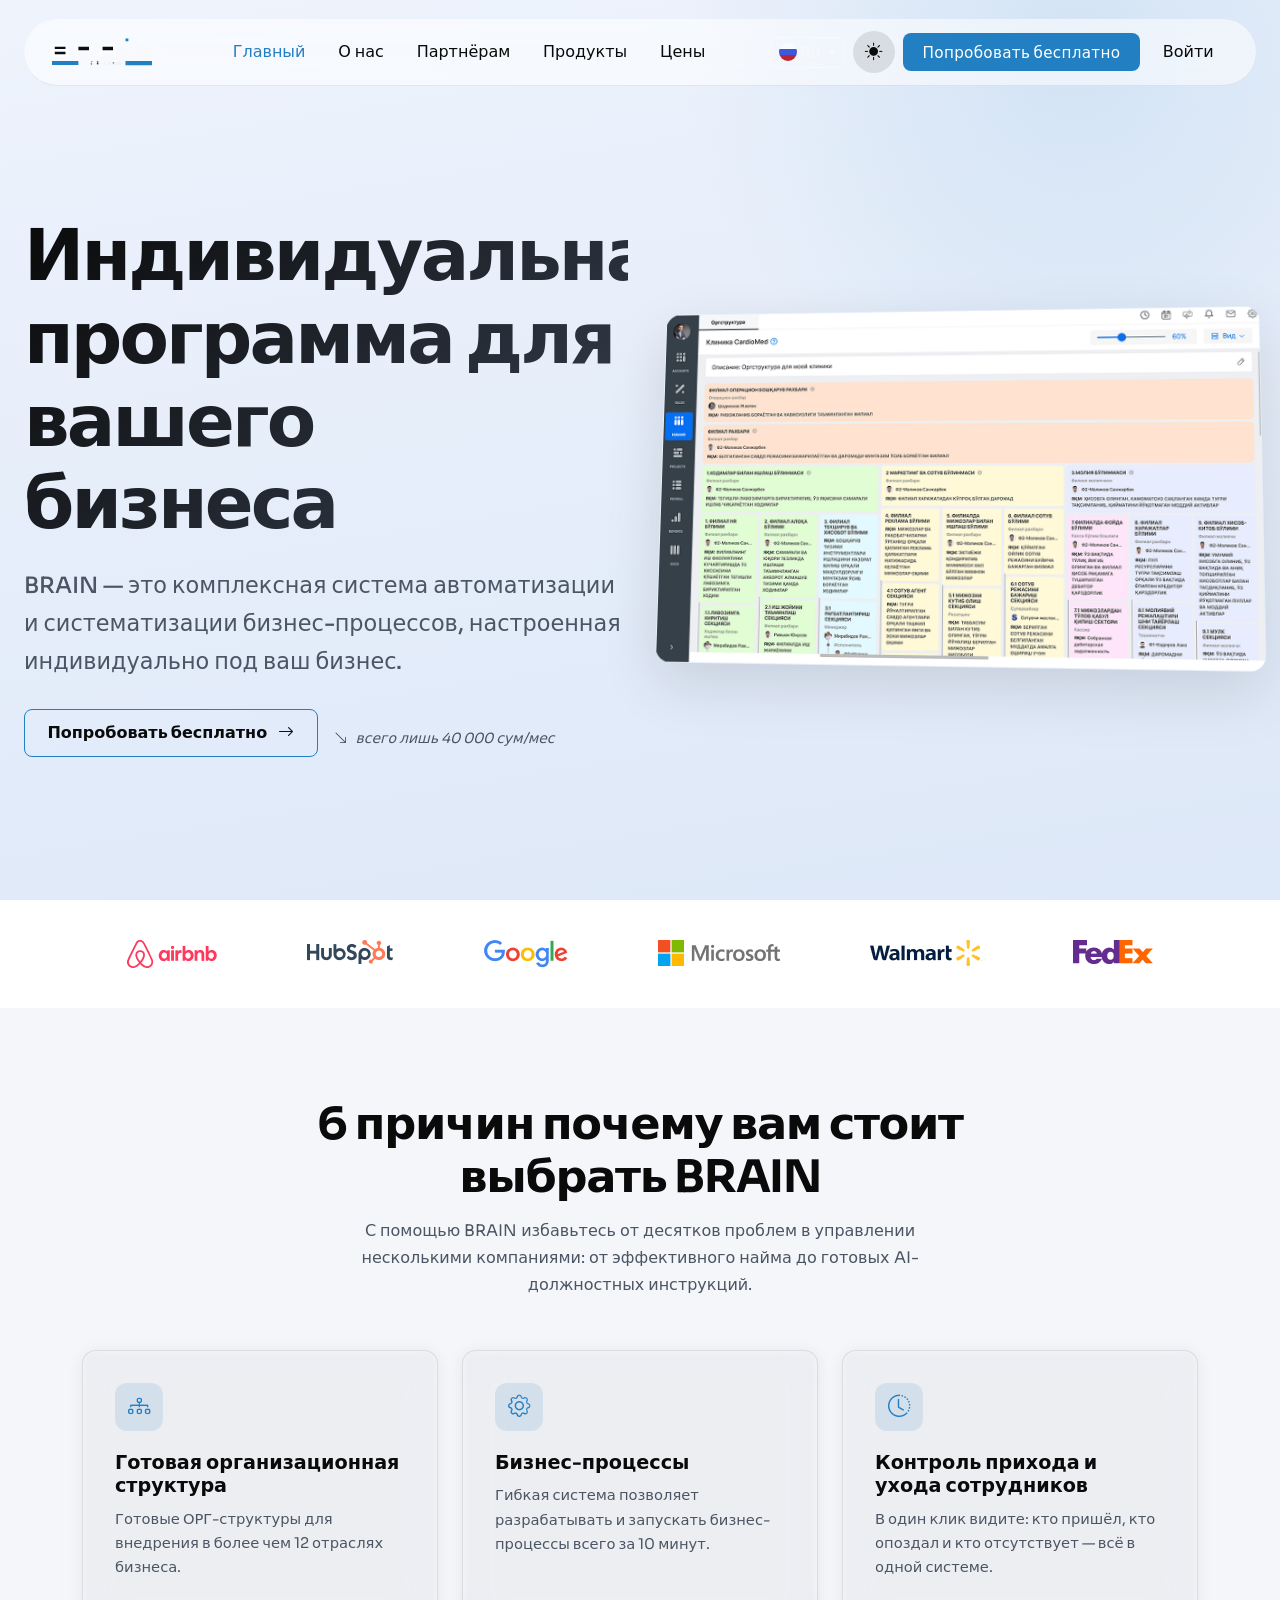
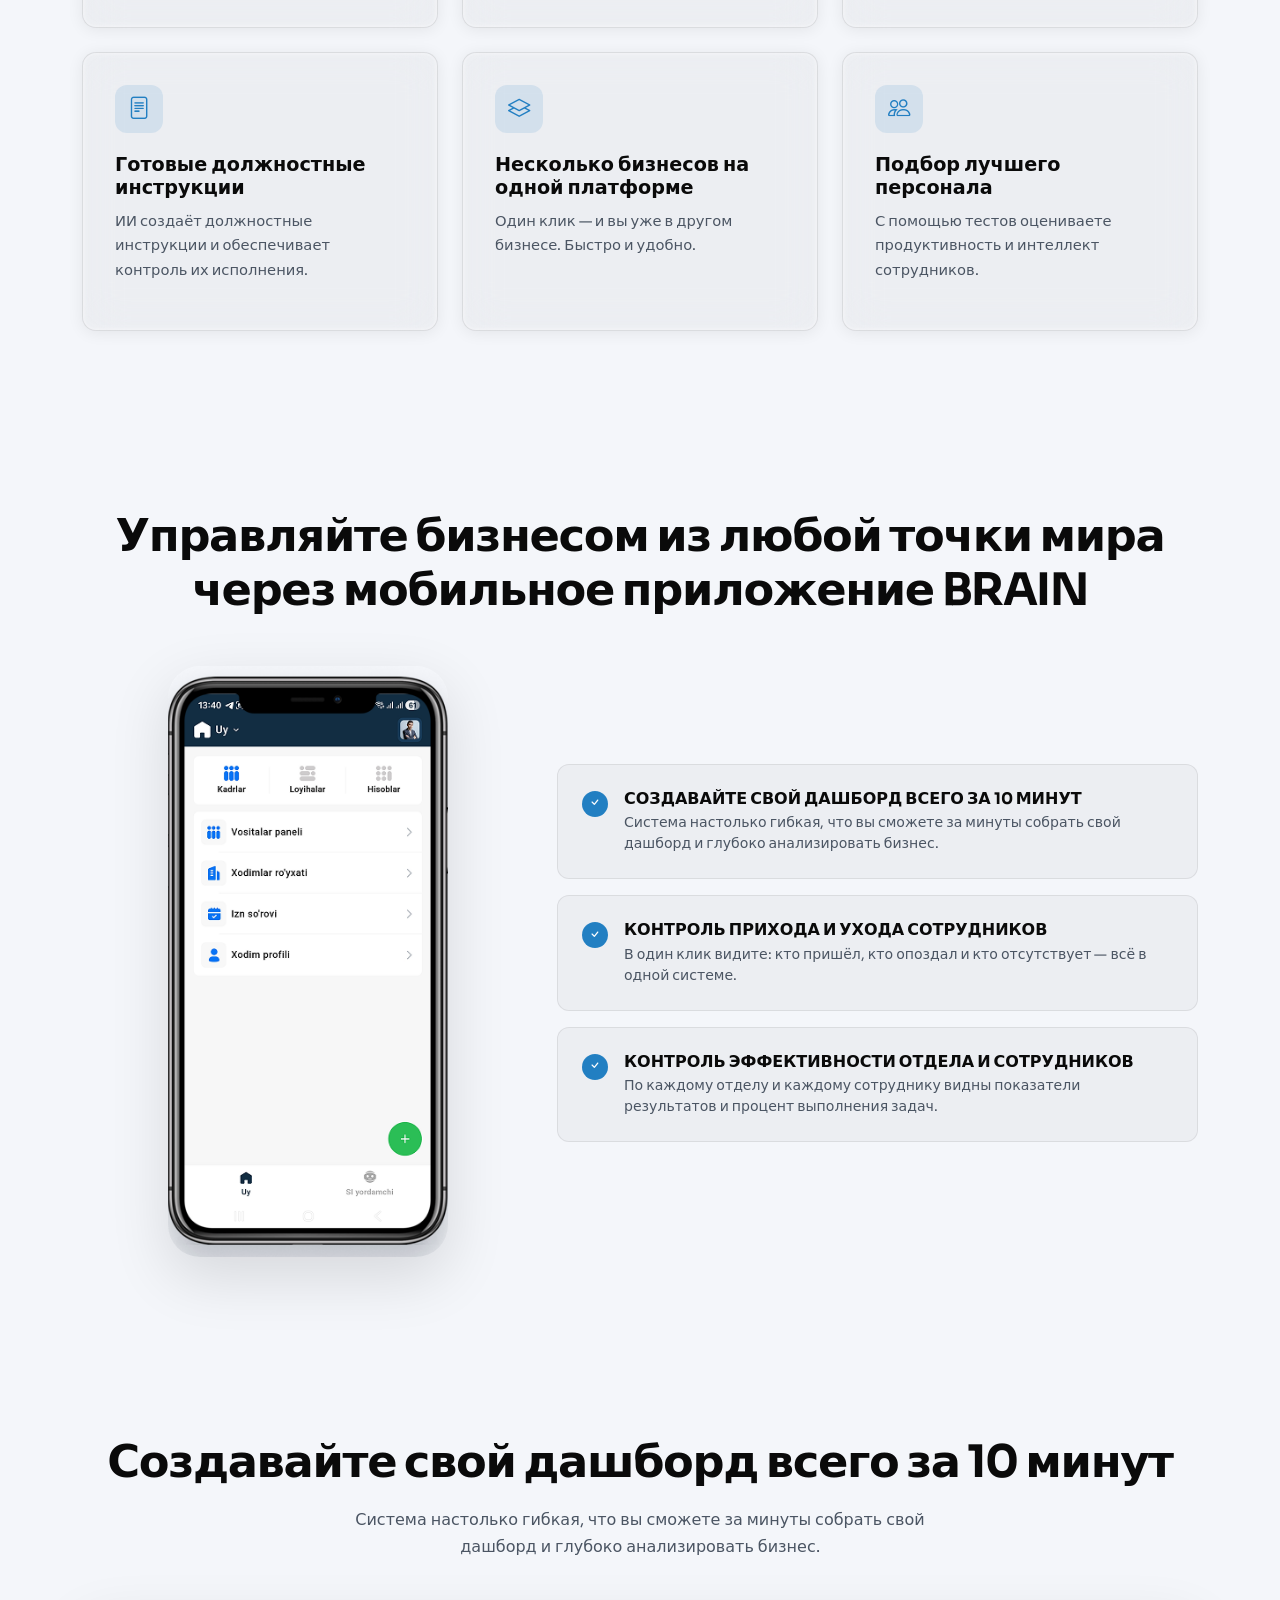
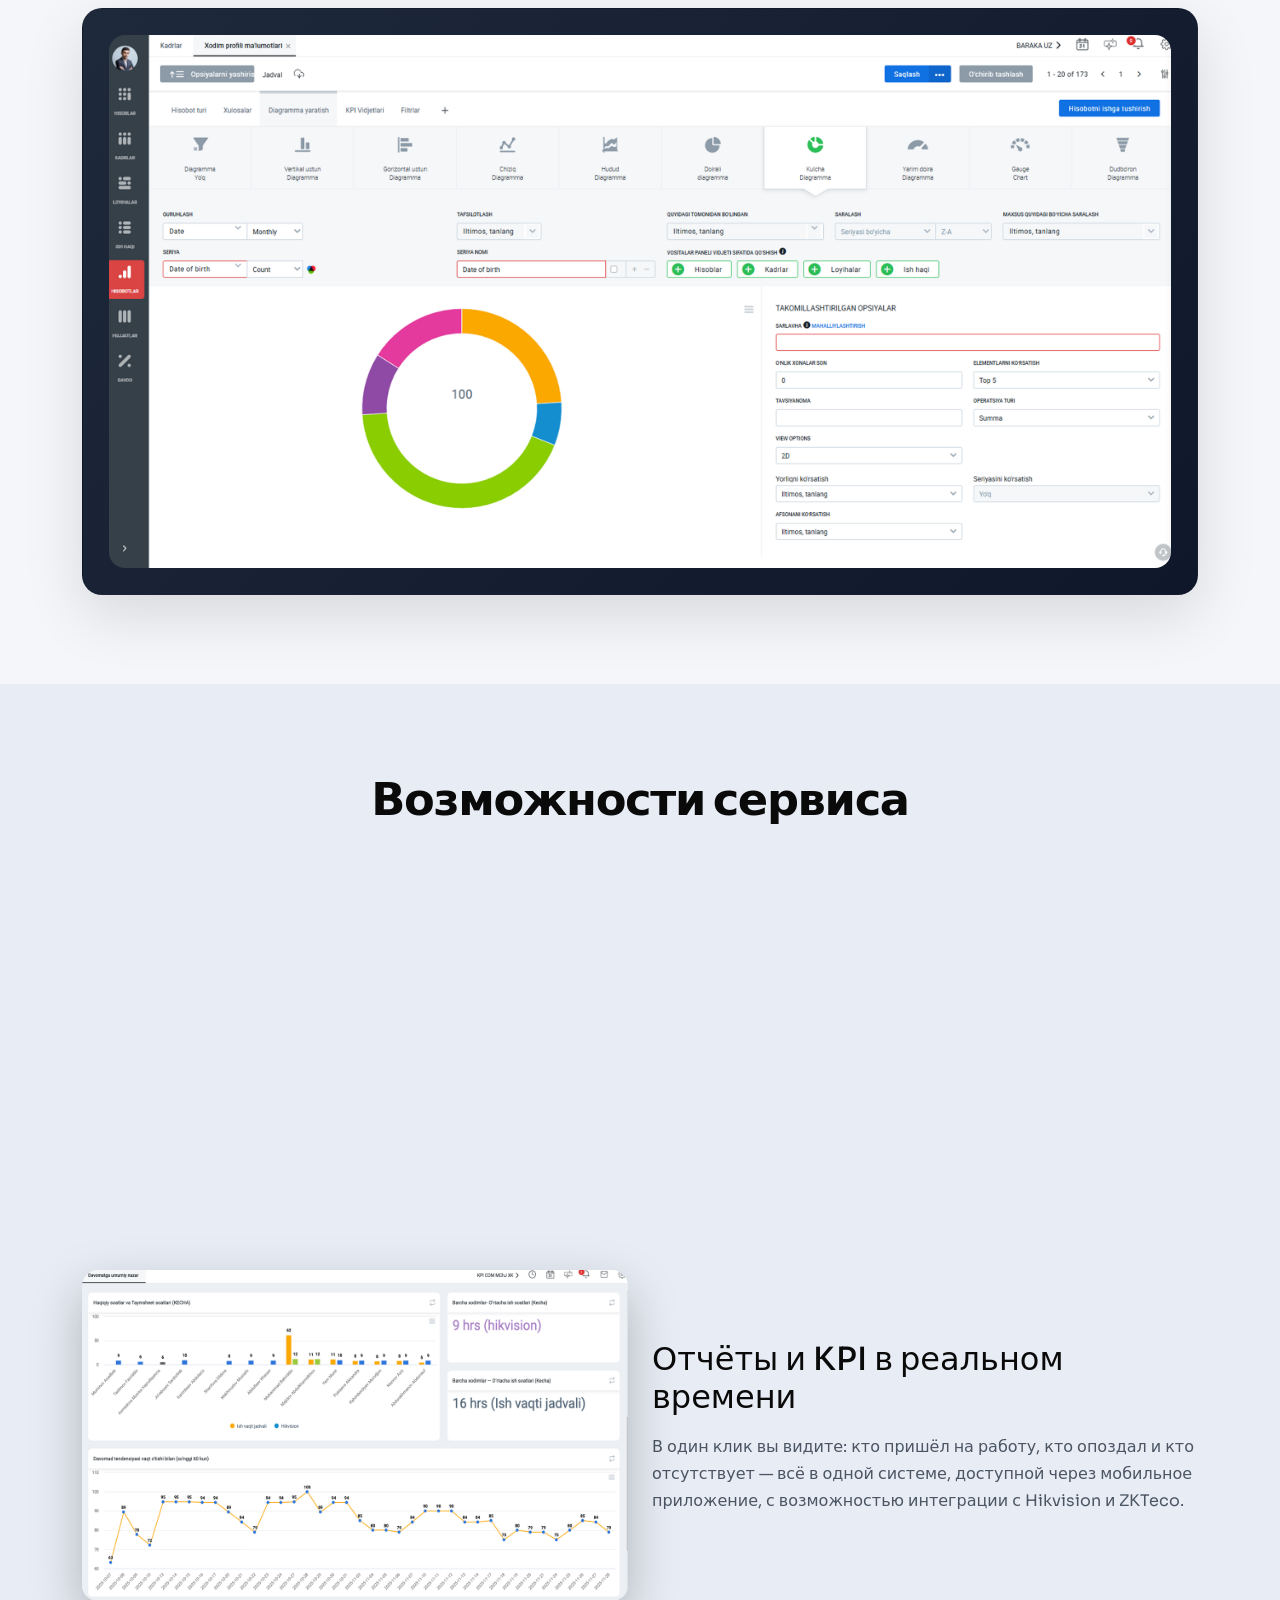
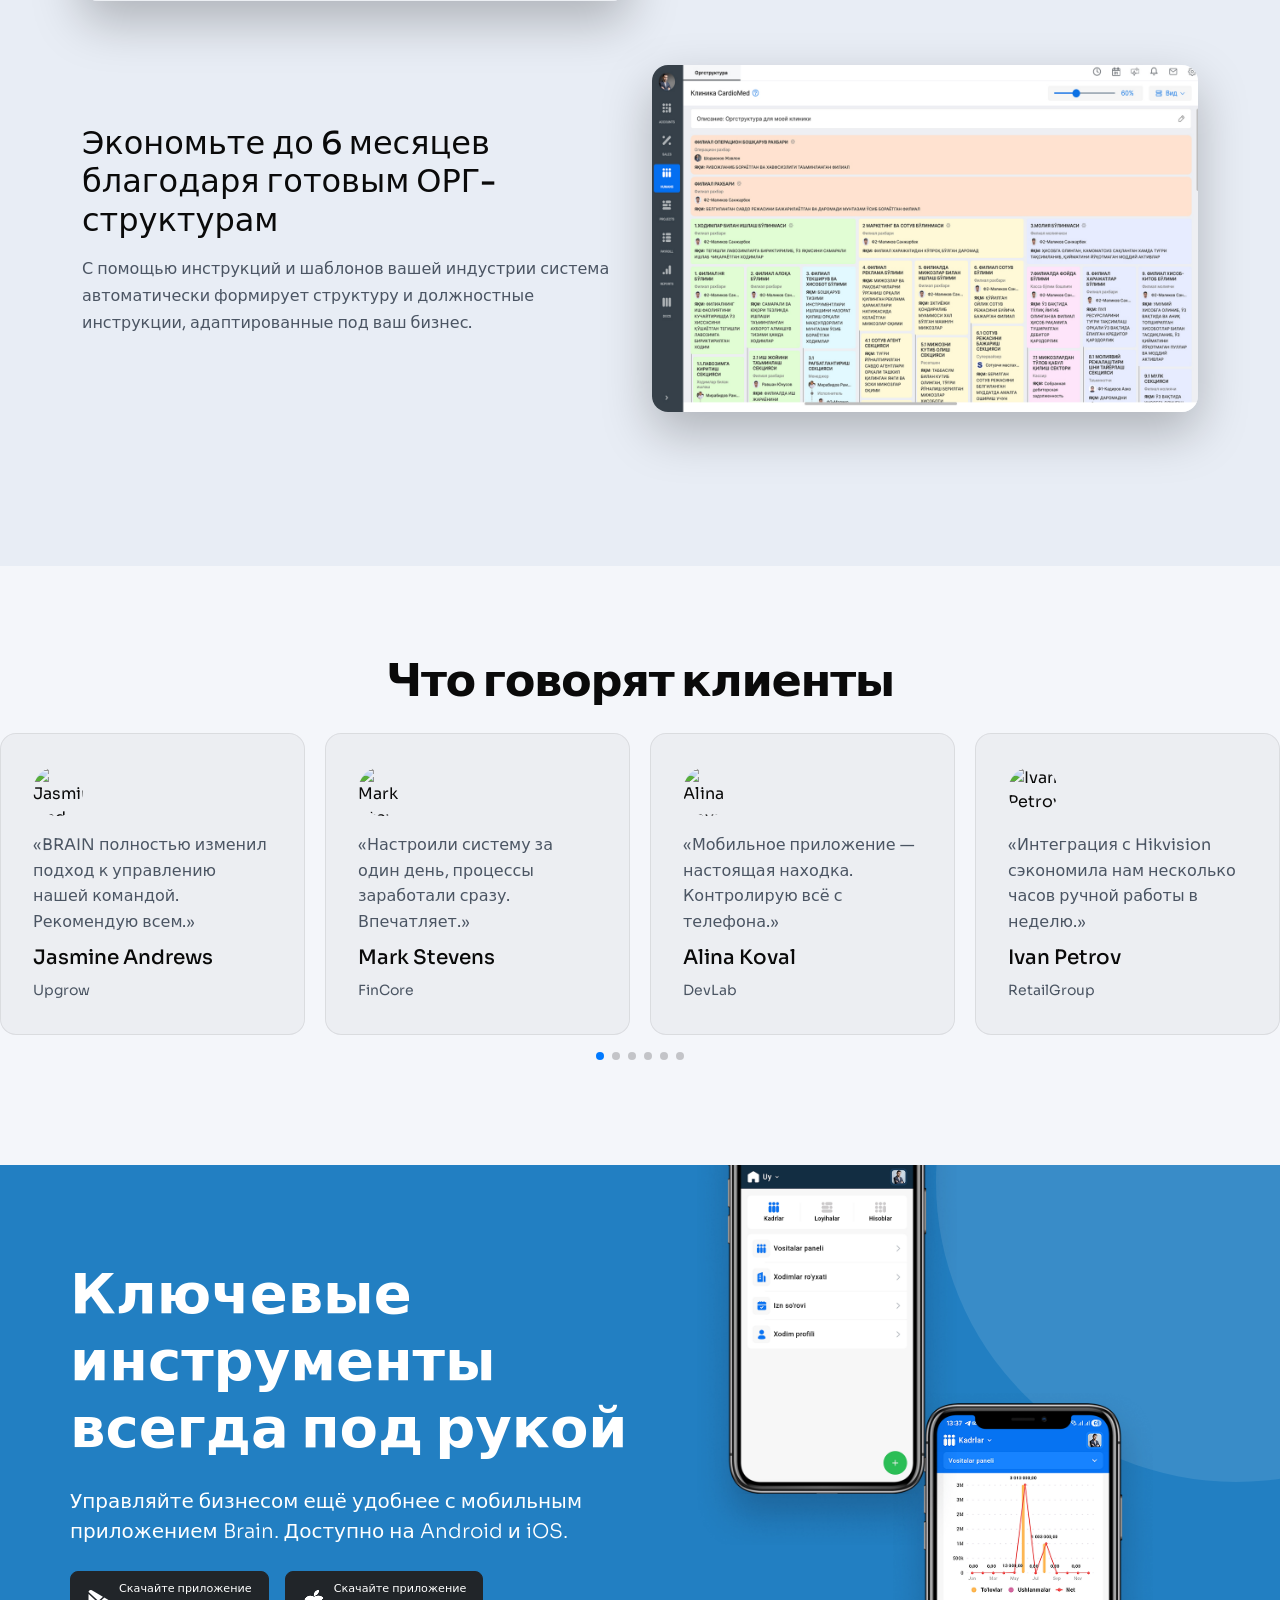
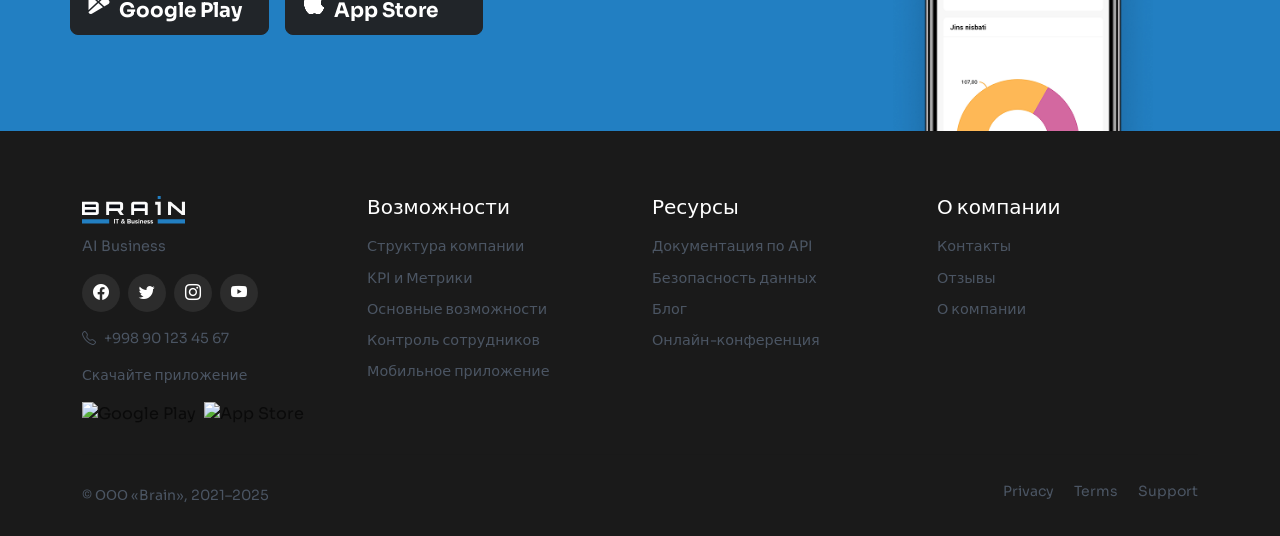
==== index.html @ 3f37123e "первый" ====
<!DOCTYPE html>
<html lang="ru" data-theme="dark">

<head>
  <meta charset="UTF-8">
  <meta name="viewport" content="width=device-width, initial-scale=1.0">
  <title>BRAIN — Система автоматизации бизнеса</title>

  <!-- Шрифт с характером — Sora (геометрический, технологичный) -->
  <link rel="preconnect" href="https://fonts.googleapis.com">
  <link rel="preconnect" href="https://fonts.gstatic.com" crossorigin>
  <link href="https://fonts.googleapis.com/css2?family=Sora:wght@400;500;600;700;800&display=swap" rel="stylesheet">

  <!-- Bootstrap 5 + Bootstrap Icons -->
  <link href="https://cdn.jsdelivr.net/npm/bootstrap@5.3.2/dist/css/bootstrap.min.css" rel="stylesheet">
  <link rel="stylesheet" href="https://cdn.jsdelivr.net/npm/bootstrap-icons@1.11.1/font/bootstrap-icons.css">

  <!-- Swiper -->
  <link rel="stylesheet" href="https://cdn.jsdelivr.net/npm/swiper@11/swiper-bundle.min.css">
  <script src="https://cdn.jsdelivr.net/npm/swiper@11/swiper-bundle.min.js" defer></script>

  <!-- Наши стили (путь как у вас в проекте) -->
  <link rel="stylesheet" href="/accets/css/main.css">

  <!--
    Тема определяется ДО рендера страницы, чтобы не было "мигания".
    Скрипт маленький — намеренно inline в <head>.
  -->
  <script>
    (function () {
      const saved = localStorage.getItem('brainTheme');
      const prefersDark = window.matchMedia('(prefers-color-scheme: dark)').matches;
      const theme = saved || (prefersDark ? 'dark' : 'light');
      document.documentElement.setAttribute('data-theme', theme);
    })();
  </script>
</head>

<body>

  <!-- ══════════════════════════════════════════════
       NAVBAR (fixed-top)
  ══════════════════════════════════════════════ -->
  <div class="container-fluid fixed-top px-3 px-md-4">
    <nav class="navbar navbar-expand-lg" id="mainNavbar" aria-label="Главная навигация">
      <div class="container-fluid mx-1 mx-md-3">

        <!-- Логотип -->
        <a class="navbar-brand text-white" href="#" aria-label="BRAIN — на главную">
          <img src="/accets/img/logo.svg" alt="BRAIN логотип" width="100" height="32">
        </a>

        <!-- Гамбургер (мобилки) + переключатель темы рядом -->
        <div class="d-flex align-items-center gap-2 d-lg-none">
          <!-- Переключатель темы (мобилка) -->
          <button class="theme-toggle" id="themeToggleMob" aria-label="Переключить тему">
            <i class="bi bi-moon-stars-fill" id="themeIconMob"></i>
          </button>
          <button class="navbar-toggler" type="button" data-bs-toggle="collapse" data-bs-target="#navbarNav"
            aria-controls="navbarNav" aria-expanded="false" aria-label="Открыть меню">
            <span class="navbar-toggler-icon"></span>
          </button>
        </div>

        <!-- Коллапсируемое меню -->
        <div class="collapse navbar-collapse" id="navbarNav">
          <ul class="navbar-nav mx-auto gap-1">
            <li class="nav-item active"><a class="nav-link" href="#">Главный</a></li>
            <li class="nav-item"><a class="nav-link" href="#">О нас</a></li>
            <li class="nav-item"><a class="nav-link" href="#">Партнёрам</a></li>
            <li class="nav-item"><a class="nav-link" href="#">Продукты</a></li>
            <li class="nav-item"><a class="nav-link" href="#">Цены</a></li>
          </ul>

          <!-- Правая часть: язык, тема (десктоп), CTA, войти -->
          <div class="d-flex align-items-center gap-2 mt-3 mt-lg-0 flex-wrap">

            <!-- Выбор языка -->
            <div class="dropdown">
              <button class="btn btn-outline-light btn-sm dropdown-toggle rounded-3 d-flex align-items-center gap-1"
                type="button" data-bs-toggle="dropdown" aria-label="Выбрать язык">
                <img src="/accets/img/ru-flag.svg" alt="" width="18" height="12"> Ru
              </button>
              <ul class="dropdown-menu dropdown-menu-dark dropdown-menu-end rounded-3 bg_lang">
                <li><a class="dropdown-item d-flex align-items-center gap-1" href="#">
                    <img src="/accets/img/en-flag.svg" alt="" width="18" height="12"> Eng
                  </a></li>
                <li><a class="dropdown-item d-flex align-items-center gap-1" href="#">
                    <img src="/accets/img/uz-flag.svg" alt="" width="18" height="12"> Uzb
                  </a></li>
              </ul>
            </div>

            <!-- Переключатель темы (только десктоп) -->
            <button class="theme-toggle d-none d-lg-flex" id="themeToggleDesk" aria-label="Переключить тему">
              <i class="bi bi-moon-stars-fill" id="themeIconDesk"></i>
            </button>

            <button class="btn btn-primary-custom btn_pay">Попробовать бесплатно</button>
            <button class="btn btn-outline-light btn-sm nav-link">Войти</button>
          </div>
        </div>

      </div>
    </nav>
  </div><!-- /fixed-top -->


  <!-- ══════════════════════════════════════════════
       HERO
  ══════════════════════════════════════════════ -->
  <section class="hero-section d-flex align-items-center">
    <div class="container-fluid px-3 px-md-4">
      <div class="row align-items-center gy-4">

        <div class="col-lg-6 fade-in-up">
          <h1 class="hero-title">Индивидуальная программа для вашего бизнеса</h1>
          <p class="hero-subtitle">
            BRAIN — это комплексная система автоматизации и систематизации бизнес-процессов,
            настроенная индивидуально под ваш бизнес.
          </p>
          <div class="d-flex flex-wrap align-items-center gap-3">
            <button class="btn btn-primary-outline-custom">
              Попробовать бесплатно <i class="bi bi-arrow-right ms-2"></i>
            </button>
            <span class="price-tag">
              <i class="bi bi-arrow-down-right"></i>
              всего лишь 40 000 сум/мес
            </span>
          </div>
        </div>

        <div class="col-lg-6 fade-in-up">
          <div class="hero-image animate-float">
            <img src="/accets/img/dashbord.png" alt="Превью дашборда BRAIN" class="img-fluid rounded-4">
          </div>
        </div>

      </div>
    </div>
  </section>


  <!-- ══════════════════════════════════════════════
       PARTNERS
  ══════════════════════════════════════════════ -->
  <section class="partners-section" aria-label="Клиенты и партнёры">
    <div class="container">

      <div class="swiper partners-slider">
        <div class="swiper-wrapper justify-content-around">

          <div class="swiper-slide text-center">
            <img src="/accets/img/client_logo/client_logo1.png" class="partner-logo">
          </div>

          <div class="swiper-slide text-center">
            <img src="/accets/img/client_logo/client_logo2.png" class="partner-logo">
          </div>

          <div class="swiper-slide text-center">
            <img src="/accets/img/client_logo/client_logo3.png" class="partner-logo">
          </div>

          <div class="swiper-slide text-center">
            <img src="/accets/img/client_logo/client_logo4.png" class="partner-logo">
          </div>

          <div class="swiper-slide text-center">
            <img src="/accets/img/client_logo/client_logo5.png" class="partner-logo">
          </div>

          <div class="swiper-slide text-center">
            <img src="/accets/img/client_logo/client_logo6.png" class="partner-logo">
          </div>

        </div>
      </div>

    </div>
  </section>


  <!-- ══════════════════════════════════════════════
       FEATURES GRID
  ══════════════════════════════════════════════ -->
  <section class="features-section">
    <div class="container">
      <h2 class="section-title">6 причин почему вам стоит<br>выбрать BRAIN</h2>
      <p class="section-subtitle">
        С помощью BRAIN избавьтесь от десятков проблем в управлении несколькими компаниями:
        от эффективного найма до готовых AI-должностных инструкций.
      </p>

      <div class="row g-4">
        <div class="col-sm-6 col-md-4 fade-in-up">
          <div class="feature-card">
            <div class="feature-icon"><i class="bi bi-diagram-3"></i></div>
            <h3 class="feature-title">Готовая организационная структура</h3>
            <p class="feature-text">Готовые ОРГ-структуры для внедрения в более чем 12 отраслях бизнеса.</p>
          </div>
        </div>
        <div class="col-sm-6 col-md-4 fade-in-up">
          <div class="feature-card">
            <div class="feature-icon"><i class="bi bi-gear"></i></div>
            <h3 class="feature-title">Бизнес-процессы</h3>
            <p class="feature-text">Гибкая система позволяет разрабатывать и запускать бизнес-процессы всего за 10
              минут.</p>
          </div>
        </div>
        <div class="col-sm-6 col-md-4 fade-in-up">
          <div class="feature-card">
            <div class="feature-icon"><i class="bi bi-clock-history"></i></div>
            <h3 class="feature-title">Контроль прихода и ухода сотрудников</h3>
            <p class="feature-text">В один клик видите: кто пришёл, кто опоздал и кто отсутствует — всё в одной системе.
            </p>
          </div>
        </div>
        <div class="col-sm-6 col-md-4 fade-in-up">
          <div class="feature-card">
            <div class="feature-icon"><i class="bi bi-file-text"></i></div>
            <h3 class="feature-title">Готовые должностные инструкции</h3>
            <p class="feature-text">ИИ создаёт должностные инструкции и обеспечивает контроль их исполнения.</p>
          </div>
        </div>
        <div class="col-sm-6 col-md-4 fade-in-up">
          <div class="feature-card">
            <div class="feature-icon"><i class="bi bi-layers"></i></div>
            <h3 class="feature-title">Несколько бизнесов на одной платформе</h3>
            <p class="feature-text">Один клик — и вы уже в другом бизнесе. Быстро и удобно.</p>
          </div>
        </div>
        <div class="col-sm-6 col-md-4 fade-in-up">
          <div class="feature-card">
            <div class="feature-icon"><i class="bi bi-people"></i></div>
            <h3 class="feature-title">Подбор лучшего персонала</h3>
            <p class="feature-text">С помощью тестов оцениваете продуктивность и интеллект сотрудников.</p>
          </div>
        </div>
      </div>
    </div>
  </section>


  <!-- ══════════════════════════════════════════════
       MOBILE APP SECTION
  ══════════════════════════════════════════════ -->
  <section class="mobile-section">
    <div class="container">
      <h2 class="section-title mb-4 mb-md-5">
        Управляйте бизнесом из любой точки мира<br class="d-none d-md-block">
        через мобильное приложение BRAIN
      </h2>

      <div class="row align-items-center gy-5">
        <div class="col-lg-5 text-center">
          <div class="mobile-phone animate-float">
            <div class="phone-screen">
              <img src="/accets/img/mobile.png" alt="Мобильное приложение BRAIN"
                class="img-fluid w-100 h-100 object-fit-cover">
            </div>
          </div>
        </div>

        <div class="col-lg-7">
          <div class="feature-list-item fade-in-up">
            <div class="feature-check"><i class="bi bi-check text-white"></i></div>
            <div>
              <h4 class="h6 mb-1 fw-bold text-uppercase">Создавайте свой дашборд всего за 10 минут</h4>
              <p>Система настолько гибкая, что вы сможете за минуты собрать свой дашборд и глубоко анализировать бизнес.
              </p>
            </div>
          </div>

          <div class="feature-list-item fade-in-up">
            <div class="feature-check"><i class="bi bi-check text-white"></i></div>
            <div>
              <h4 class="h6 mb-1 fw-bold text-uppercase">Контроль прихода и ухода сотрудников</h4>
              <p>В один клик видите: кто пришёл, кто опоздал и кто отсутствует — всё в одной системе.</p>
            </div>
          </div>

          <div class="feature-list-item fade-in-up">
            <div class="feature-check"><i class="bi bi-check text-white"></i></div>
            <div>
              <h4 class="h6 mb-1 fw-bold text-uppercase">Контроль эффективности отдела и сотрудников</h4>
              <p>По каждому отделу и каждому сотруднику видны показатели результатов и процент выполнения задач.</p>
            </div>
          </div>
        </div>
      </div>
    </div>
  </section>


  <!-- ══════════════════════════════════════════════
       DASHBOARD
  ══════════════════════════════════════════════ -->
  <section class="dashboard-section">
    <div class="container text-center">
      <h2 class="section-title mb-3">Создавайте свой дашборд всего за 10 минут</h2>
      <p class="section-subtitle mb-5">
        Система настолько гибкая, что вы сможете за минуты собрать свой дашборд
        и глубоко анализировать бизнес.
      </p>
      <div class="dashboard-preview fade-in-up">
        <img src="/accets/img/dashbord_2.png" alt="Пример дашборда" class="img-fluid rounded-4">
      </div>
    </div>
  </section>


  <!-- ══════════════════════════════════════════════
       SERVICE FEATURES
  ══════════════════════════════════════════════ -->
  <section class="service-section">
    <div class="container">
      <h2 class="section-title mb-4 mb-md-5">Возможности сервиса</h2>

      <!-- Строка 1 -->
      <div class="row service-row gy-4">
        <div class="col-lg-6 fade-in-up">
          <h3 class="h2 mb-3">Контроль прихода и ухода сотрудников</h3>
          <p>
            В один клик вы видите: кто пришёл на работу, кто опоздал и кто отсутствует —
            всё в одной системе, доступной через мобильное приложение, с возможностью
            интеграции с Hikvision и ZKTeco.
          </p>
        </div>
        <div class="col-lg-6 fade-in-up">
          <img src="/accets/img/analytics.png" alt="Аналитика" class="service-image">
        </div>
      </div>

      <!-- Строка 2 (реверс на md+) -->
      <div class="row service-row flex-lg-row-reverse gy-4">
        <div class="col-lg-6 fade-in-up">
          <h3 class="h2 mb-3">Отчёты и KPI в реальном времени</h3>
          <p>
            В один клик вы видите: кто пришёл на работу, кто опоздал и кто отсутствует —
            всё в одной системе, доступной через мобильное приложение, с возможностью
            интеграции с Hikvision и ZKTeco.
          </p>
        </div>
        <div class="col-lg-6 fade-in-up">
          <img src="/accets/img/reports.png" alt="Отчёты" class="service-image">
        </div>
      </div>

      <!-- Строка 3 -->
      <div class="row service-row gy-4">
        <div class="col-lg-6 fade-in-up">
          <h3 class="h2 mb-3">
            Экономьте до 6 месяцев благодаря готовым ОРГ-структурам
          </h3>
          <p>
            С помощью инструкций и шаблонов вашей индустрии система автоматически формирует
            структуру и должностные инструкции, адаптированные под ваш бизнес.
          </p>
        </div>
        <div class="col-lg-6 fade-in-up">
          <img src="/accets/img/organization.png" alt="Организационная структура" class="service-image">
        </div>
      </div>
    </div>
  </section>


  <!-- ══════════════════════════════════════════════
       TESTIMONIALS
  ══════════════════════════════════════════════ -->
  <section class="testimonials-section" aria-label="Отзывы клиентов">
    <div class="container mb-4">
      <h2 class="section-title">Что говорят клиенты</h2>
    </div>
    <div class="swiper testimonials-slider px-3 px-md-0">
      <div class="swiper-wrapper">
        <!-- Карточки отзывов -->
        <div class="swiper-slide">
          <div class="testimonial-card">
            <img src="https://i.pravatar.cc/150?img=1" class="testimonial-avatar" alt="Jasmine Andrews">
            <p class="mt-3">«BRAIN полностью изменил подход к управлению нашей командой. Рекомендую всем.»</p>
            <h5>Jasmine Andrews</h5>
            <small>Upgrow</small>
          </div>
        </div>
        <div class="swiper-slide">
          <div class="testimonial-card">
            <img src="https://i.pravatar.cc/150?img=5" class="testimonial-avatar" alt="Mark Stevens">
            <p class="mt-3">«Настроили систему за один день, процессы заработали сразу. Впечатляет.»</p>
            <h5>Mark Stevens</h5>
            <small>FinCore</small>
          </div>
        </div>
        <div class="swiper-slide">
          <div class="testimonial-card">
            <img src="https://i.pravatar.cc/150?img=9" class="testimonial-avatar" alt="Alina Koval">
            <p class="mt-3">«Мобильное приложение — настоящая находка. Контролирую всё с телефона.»</p>
            <h5>Alina Koval</h5>
            <small>DevLab</small>
          </div>
        </div>
        <div class="swiper-slide">
          <div class="testimonial-card">
            <img src="https://i.pravatar.cc/150?img=12" class="testimonial-avatar" alt="Ivan Petrov">
            <p class="mt-3">«Интеграция с Hikvision сэкономила нам несколько часов ручной работы в неделю.»</p>
            <h5>Ivan Petrov</h5>
            <small>RetailGroup</small>
          </div>
        </div>
        <div class="swiper-slide">
          <div class="testimonial-card">
            <img src="https://i.pravatar.cc/150?img=15" class="testimonial-avatar" alt="Sara Lee">
            <p class="mt-3">«AI-инструкции — мощная фича. Новые сотрудники адаптируются в два раза быстрее.»</p>
            <h5>Sara Lee</h5>
            <small>TechStart</small>
          </div>
        </div>
        <div class="swiper-slide">
          <div class="testimonial-card">
            <img src="https://i.pravatar.cc/150?img=8" class="testimonial-avatar" alt="Omar Nazarov">
            <p class="mt-3">«Управлять тремя компаниями из одного интерфейса — это именно то, что нужно.»</p>
            <h5>Omar Nazarov</h5>
            <small>HoldingPro</small>
          </div>
        </div>
      </div>
      <div class="swiper-pagination mt-4"></div>
    </div>
  </section>


  <!-- ══════════════════════════════════════════════
       CTA
  ══════════════════════════════════════════════ -->
  <!-- CTA Section -->
  <section class="cta-section">
    <div class="container">
      <div class="row">
        <div class="col-lg-6 text-white fade-in-up cta_text_box">
          <h2 class="display-4 fw-bold mb-4">Ключевые инструменты всегда под рукой</h2>
          <p class="lead mb-4">Управляйте бизнесом ещё удобнее с мобильным приложением Brain. Доступно на Android и iOS.
          </p>
          <div class="d-flex gap-3">
            <button class="btn btn-dark btn-lg d-flex align-items-center gap-2">
              <i class="bi bi-google-play fs-4"></i>
              <div class="text-start">
                <small class="d-block" style="font-size: 0.7rem;">Скачайте приложение</small>
                <strong>Google Play</strong>
              </div>
            </button>
            <button class="btn btn-dark btn-lg d-flex align-items-center gap-2">
              <i class="bi bi-apple fs-4"></i>
              <div class="text-start">
                <small class="d-block" style="font-size: 0.7rem;">Скачайте приложение</small>
                <strong>App Store</strong>
              </div>
            </button>
          </div>
        </div>
        <div class="col-lg-6 fade-in-up">
          <div class="cta-phone">
            <img src="/accets/img/phone1.png" alt="" class="phone phone-top">
            <img src="/accets/img/phone2.png" alt="" class="phone phone-bottom">
          </div>
        </div>
      </div>
    </div>
  </section>


  <!-- ══════════════════════════════════════════════
       FOOTER
  ══════════════════════════════════════════════ -->
  <footer class="footer">
    <div class="container">
      <div class="row g-4">

        <!-- Бренд -->
        <div class="col-12 col-sm-6 col-lg-3">
          <div class="footer-logo text-white">
            <img src="/accets/img/logo.svg" alt="BRAIN логотип" height="28">
          </div>
          <p class="mb-3" style="color:var(--text-secondary);font-size:.9rem;">AI Business</p>
          <div class="d-flex gap-2 mb-3">
            <a href="#" class="social-icon" aria-label="Facebook"><i class="bi bi-facebook"></i></a>
            <a href="#" class="social-icon" aria-label="Twitter"><i class="bi bi-twitter"></i></a>
            <a href="#" class="social-icon" aria-label="Instagram"><i class="bi bi-instagram"></i></a>
            <a href="#" class="social-icon" aria-label="YouTube"><i class="bi bi-youtube"></i></a>
          </div>
          <p style="color:var(--text-secondary);font-size:.875rem;">
            <i class="bi bi-telephone me-2"></i>+998 90 123 45 67
          </p>
          <p style="color:var(--text-secondary);font-size:.875rem;">Скачайте приложение</p>
          <div class="d-flex gap-2 flex-wrap">
            <img
              src="https://upload.wikimedia.org/wikipedia/commons/thumb/7/78/Google_Play_Store_badge_EN.svg/2560px-Google_Play_Store_badge_EN.svg.png"
              alt="Google Play" style="height:28px;">
            <img
              src="https://upload.wikimedia.org/wikipedia/commons/thumb/3/3c/Download_on_the_App_Store_Badge.svg/2560px-Download_on_the_App_Store_Badge.svg.png"
              alt="App Store" style="height:28px;">
          </div>
        </div>

        <!-- Возможности -->
        <div class="col-6 col-sm-6 col-lg-3">
          <h5 class="text-white mb-3">Возможности</h5>
          <a href="#" class="footer-link">Структура компании</a>
          <a href="#" class="footer-link">KPI и Метрики</a>
          <a href="#" class="footer-link">Основные возможности</a>
          <a href="#" class="footer-link">Контроль сотрудников</a>
          <a href="#" class="footer-link">Мобильное приложение</a>
        </div>

        <!-- Ресурсы -->
        <div class="col-6 col-sm-6 col-lg-3">
          <h5 class="text-white mb-3">Ресурсы</h5>
          <a href="#" class="footer-link">Документация по API</a>
          <a href="#" class="footer-link">Безопасность данных</a>
          <a href="#" class="footer-link">Блог</a>
          <a href="#" class="footer-link">Онлайн-конференция</a>
        </div>

        <!-- О компании -->
        <div class="col-6 col-sm-6 col-lg-3">
          <h5 class="text-white mb-3">О компании</h5>
          <a href="#" class="footer-link">Контакты</a>
          <a href="#" class="footer-link">Отзывы</a>
          <a href="#" class="footer-link">О компании</a>
        </div>

      </div>

      <hr class="my-4" style="border-color:var(--border-subtle);">

      <div class="row align-items-center">
        <div class="col-md-6">
          <p style="color:var(--text-secondary);margin:0;font-size:.875rem;">© ООО «Brain», 2021–2025</p>
        </div>
        <div class="col-md-6 text-md-end mt-2 mt-md-0">
          <a href="#" class="footer-link d-inline-block me-3" style="font-size:.875rem;">Privacy</a>
          <a href="#" class="footer-link d-inline-block me-3" style="font-size:.875rem;">Terms</a>
          <a href="#" class="footer-link d-inline-block" style="font-size:.875rem;">Support</a>
        </div>
      </div>
    </div>
  </footer>


  <!-- ══════════════════════════════════════════════
       SCRIPTS
  ══════════════════════════════════════════════ -->
  <script src="https://cdn.jsdelivr.net/npm/bootstrap@5.3.2/dist/js/bootstrap.bundle.min.js"></script>

  <script>
    // ── Переключатель темы ────────────────────────────────────────
    (function () {
      const STORAGE_KEY = 'brainTheme';
      const root = document.documentElement;
      const icons = [
        document.getElementById('themeIconDesk'),
        document.getElementById('themeIconMob')
      ].filter(Boolean);

      /** Обновить иконки под текущую тему */
      function syncIcons(theme) {
        icons.forEach(icon => {
          icon.className = theme === 'dark'
            ? 'bi bi-moon-stars-fill'
            : 'bi bi-sun-fill';
        });
      }

      /** Переключить тему */
      function toggleTheme() {
        const current = root.getAttribute('data-theme') || 'dark';
        const next = current === 'dark' ? 'light' : 'dark';
        root.setAttribute('data-theme', next);
        localStorage.setItem(STORAGE_KEY, next);
        syncIcons(next);
      }

      // Привязываем оба переключателя
      ['themeToggleDesk', 'themeToggleMob'].forEach(id => {
        const btn = document.getElementById(id);
        if (btn) btn.addEventListener('click', toggleTheme);
      });

      // Синхронизируем иконки при старте
      syncIcons(root.getAttribute('data-theme') || 'dark');
    })();


    // ── Navbar: фон при скролле ───────────────────────────────────
    (function () {
      const navbar = document.getElementById('mainNavbar');
      window.addEventListener('scroll', () => {
        navbar.classList.toggle('scrolled', window.scrollY > 50);
      }, { passive: true });
    })();


    // ── Fade-in при скролле ───────────────────────────────────────
    (function () {
      const observer = new IntersectionObserver(
        entries => entries.forEach(e => {
          if (e.isIntersecting) e.target.classList.add('visible');
        }),
        { threshold: 0.1, rootMargin: '0px 0px -40px 0px' }
      );
      document.querySelectorAll('.fade-in-up').forEach(el => observer.observe(el));
    })();


    // ── Плавный скролл по якорям ──────────────────────────────────
    document.querySelectorAll('a[href^="#"]').forEach(a => {
      a.addEventListener('click', e => {
        const target = document.querySelector(a.getAttribute('href'));
        if (target) { e.preventDefault(); target.scrollIntoView({ behavior: 'smooth', block: 'start' }); }
      });
    });


    // ── Параллакс hero-image (только десктоп) ────────────────────
    (function () {
      const img = document.querySelector('.hero-image');
      if (!img) return;
      window.addEventListener('scroll', () => {
        // Отключаем параллакс на мобилках
        if (window.innerWidth < 992) return;
        const s = window.pageYOffset;
        if (s < window.innerHeight) {
          img.style.transform =
            `perspective(1000px) rotateY(-5deg) rotateX(5deg) translateY(${s * 0.18}px)`;
        }
      }, { passive: true });
    })();


    // ── Swiper (отзывы) ───────────────────────────────────────────
    document.addEventListener('DOMContentLoaded', () => {
      new Swiper('.testimonials-slider', {
        slidesPerView: 1,
        spaceBetween: 20,
        loop: true,
        autoplay: { delay: 3500, disableOnInteraction: false },
        pagination: { el: '.swiper-pagination', clickable: true },
        breakpoints: {
          576: { slidesPerView: 2 },
          992: { slidesPerView: 3 },
          1200: { slidesPerView: 4 }
        }
      });
    });
  </script>


  <script>
    new Swiper('.partners-slider', {
      loop: true,
      spaceBetween: 20,

      slidesPerView: 1, // 👈 мобилка

      breakpoints: {
        576: {
          slidesPerView: 2
        },
        768: {
          slidesPerView: 3
        },
        992: {
          slidesPerView: 5
        }
      },

      autoplay: {
        delay: 2000,
        disableOnInteraction: false,
      }
    });
  </script>

</body>

</html>
---- accets/css/main.css ----
/* ============================================================
   BRAIN — main.css
   Стратегия: mobile-first, CSS custom properties для тем,
   минимум фиксированных размеров, clamp() для fluid typography
   ============================================================ */

/* ── 1. ДИЗАЙН-ТОКЕНЫ ─────────────────────────────────────── */
/* Тёмная тема (по умолчанию) */
:root {
  --bg-primary: #0a0a0a;
  --bg-secondary: #1a1a1a;
  --bg-card: rgba(255, 255, 255, 0.03);
  --bg-card-hover: rgba(255, 255, 255, 0.06);
  --border-subtle: rgba(255, 255, 255, 0.07);
  --border-hover: rgba(255, 255, 255, 0.14);

  --accent: #227fc2;
  --accent-glow: rgba(34, 127, 194, 0.3);
  --accent-light: rgba(34, 127, 194, 0.12);

  --text-primary: #ffffff;
  --text-secondary: #9ca3af;
  --text-nav: #f8f9fc;

  --hero-gradient: linear-gradient(351deg, #0a0a0a 0%, #1a1a2e 100%);
  --hero-glow: radial-gradient(circle, rgba(37, 99, 235, 0.15) 0%, transparent 70%);
  --title-gradient: linear-gradient(135deg, #fff 0%, #94a3b8 100%);

  --shadow-card: 0 0 12px rgba(0, 0, 0, 0.08), inset 0 0 8px rgba(255, 255, 255, 0.32);
  --shadow-heavy: 0 50px 100px rgba(0, 0, 0, 0.5);

  --footer-bg: #000000;
  --partners-bg: #ffffff;
  --partners-text: #000000;

  --navbar-bg: rgba(255, 255, 255, 0.10);
  --navbar-scroll-bg: rgba(0, 0, 0, 0.80);

  --toggle-bg: rgba(255, 255, 255, 0.15);
  --toggle-icon-show: '☀️';
  /* значок при тёмной теме */
}

/* Светлая тема */
[data-theme="light"] {
  --bg-primary: #f4f6fa;
  --bg-secondary: #e8edf5;
  --bg-card: rgba(0, 0, 0, 0.03);
  --bg-card-hover: rgba(0, 0, 0, 0.06);
  --border-subtle: rgba(0, 0, 0, 0.08);
  --border-hover: rgba(0, 0, 0, 0.15);

  --text-primary: #0a0a0a;
  --text-secondary: #4b5563;
  --text-nav: #0a0a0a;

  --hero-gradient: linear-gradient(351deg, #dde8f8 0%, #eef3fc 100%);
  --hero-glow: radial-gradient(circle, rgba(34, 127, 194, 0.12) 0%, transparent 70%);
  --title-gradient: linear-gradient(135deg, #0a0a0a 0%, #374151 100%);

  --shadow-card: 0 2px 16px rgba(0, 0, 0, 0.07), inset 0 0 4px rgba(255, 255, 255, 0.60);
  --shadow-heavy: 0 20px 60px rgba(0, 0, 0, 0.12);

  --footer-bg: #1a1a1a;
  --partners-bg: #ffffff;
  --partners-text: #000000;

  --navbar-bg: rgba(255, 255, 255, 0.55);
  --navbar-scroll-bg: rgba(255, 255, 255, 0.90);

  --toggle-bg: rgba(0, 0, 0, 0.10);
}

/* ── 2. RESET & BASE ───────────────────────────────────────── */
*,
*::before,
*::after {
  margin: 0;
  padding: 0;
  box-sizing: border-box;
}

html {
  scroll-behavior: smooth;
}

body {
  /* Выбираем шрифт с характером — Sora вместо скучного Inter */
  font-family: 'Sora', 'Segoe UI', system-ui, sans-serif;
  background-color: var(--bg-primary);
  color: var(--text-primary);
  overflow-x: hidden;
  transition: background-color 0.35s ease, color 0.35s ease;
}

img {
  max-width: 100%;
  height: auto;
  display: block;
}

/* ── 3. FLUID TYPOGRAPHY (clamp = нет лишних медиазапросов) ── */
.hero-title {
  font-size: clamp(2rem, 5vw + 0.5rem, 4.5rem);
}

.hero-subtitle {
  font-size: clamp(1rem, 2vw + 0.4rem, 1.4rem);
}

.section-title {
  font-size: clamp(1.6rem, 3vw + 0.5rem, 2.8rem);
}

.section-subtitle {
  font-size: clamp(0.9rem, 1.5vw + 0.2rem, 1rem);
}

/* ── 4. ПЕРЕКЛЮЧАТЕЛЬ ТЕМЫ ─────────────────────────────────── */
.theme-toggle {
  width: 42px;
  height: 42px;
  border: none;
  border-radius: 50%;
  background: var(--toggle-bg);
  color: var(--text-nav);
  cursor: pointer;
  display: flex;
  align-items: center;
  justify-content: center;
  font-size: 1.1rem;
  transition: background 0.3s, transform 0.3s;
  flex-shrink: 0;
}

.theme-toggle:hover {
  background: var(--accent-light);
  transform: rotate(20deg) scale(1.1);
}

/* ── 5. NAVBAR ─────────────────────────────────────────────── */
.navbar {
  background: var(--navbar-bg);
  backdrop-filter: blur(14px);
  -webkit-backdrop-filter: blur(14px);
  border-bottom: 1px solid var(--border-subtle);
  border-radius: 90px;
  margin-top: 1.2rem;
  padding: 0.75rem 0;
  transition: background 0.3s;
}

.navbar.scrolled {
  background: var(--navbar-scroll-bg) !important;
  box-shadow: 0 4px 24px rgba(0, 0, 0, 0.12);
}

.navbar-brand {
  font-weight: 700;
  font-size: 1.4rem;
  letter-spacing: 2px;
}

.navbar-brand img {
  height: 32px;
}

.nav-link {
  color: var(--text-nav) !important;
  font-weight: 500;
  transition: color 0.3s;
  padding: 0.4rem 0.9rem !important;
  white-space: nowrap;
}

.nav-link:hover,
.active>a {
  color: var(--accent) !important;
}

/* Мобильное меню */
.navbar-toggler {
  border: none;
  padding: 0.4rem;
}

.navbar-toggler-icon {
  background-image: none;
  width: 22px;
  height: 2px;
  background: var(--text-nav);
  display: block;
  position: relative;
  transition: background 0.3s;
}

.navbar-toggler-icon::before,
.navbar-toggler-icon::after {
  content: '';
  position: absolute;
  width: 100%;
  height: 2px;
  background: var(--text-nav);
  transition: transform 0.3s;
}

.navbar-toggler-icon::before {
  top: -7px;
}

.navbar-toggler-icon::after {
  top: 7px;
}

/* Кнопки навбара */
.btn-primary-custom {
  background: var(--accent);
  border: none;
  padding: 0.6rem 1.25rem;
  border-radius: 8px;
  font-weight: 600;
  color: #fff;
  transition: transform 0.3s, box-shadow 0.3s;
  white-space: nowrap;
}

.btn-primary-custom:hover {
  transform: translateY(-2px);
  box-shadow: 0 8px 24px var(--accent-glow);
}

.btn-primary-outline-custom {
  border: 1.5px solid var(--accent);
  background: transparent;
  color: var(--text-primary);
  padding: 0.7rem 1.4rem;
  border-radius: 8px;
  font-weight: 600;
  transition: background 0.3s, color 0.3s;
  cursor: pointer;
}

.btn-primary-outline-custom:hover {
  background: var(--accent);
  color: #fff;
}

.btn_pay {
  font-weight: 400;
  font-size: 0.95rem;
  line-height: 1.25;
  letter-spacing: 0.02em;
}

/* Dropdown меню языка */
.dropdown-menu-dark {
  background: rgb(45 45 58) !important;
}

[data-theme="light"] .dropdown-menu-dark {
  background: #fff !important;
  color: #0a0a0a;
}

/* ── 6. HERO ───────────────────────────────────────────────── */
.hero-section {
  min-height: 100svh;
  /* svh — безопаснее на мобилках */
  background: var(--hero-gradient);
  position: relative;
  overflow: hidden;
  padding-top: clamp(80px, 12vw, 120px);
  padding-bottom: 3rem;
}

.hero-section::before {
  content: '';
  position: absolute;
  top: -40%;
  right: -15%;
  width: min(800px, 90vw);
  height: min(800px, 90vw);
  background: var(--hero-glow);
  border-radius: 50%;
  pointer-events: none;
}

.hero-title {
  font-weight: 800;
  letter-spacing: -0.04em;
  margin-bottom: 1.25rem;
  background: var(--title-gradient);
  -webkit-background-clip: text;
  -webkit-text-fill-color: transparent;
  background-clip: text;
  line-height: 1.15;
}

.hero-subtitle {
  color: var(--text-secondary);
  line-height: 1.7;
  font-weight: 500;
  margin-bottom: 1.75rem;
}

.hero-image {
  transform: perspective(1000px) rotateY(-5deg) rotateX(5deg);
  transition: transform 0.5s;
  box-shadow: var(--shadow-heavy);
  border-radius: 16px;
  overflow: hidden;
  /* На мобилках убираем перспективу — экономим место */
}

.hero-image:hover {
  transform: perspective(1000px) rotateY(0deg) rotateX(0deg);
}

.price-tag {
  font-style: italic;
  display: inline-flex;
  align-items: center;
  gap: 0.5rem;
  color: var(--text-secondary);
  font-size: 0.875rem;
  margin-top: 0.75rem;
}

/* ── 7. PARTNERS ───────────────────────────────────────────── */
.partners-section {
  background: var(--partners-bg);
  padding: 2.5rem 0;
  overflow: hidden;
}

.partner-logo {
  transition: 0.3s;
}

.partner-logo:hover {
  transform: scale(1.05);
}

/* чтобы не было дёрганий */
.swiper-wrapper {
  transition-timing-function: linear !important;
}


.partners-slider .swiper-slide {
  display: flex;
  justify-content: center;
  align-items: center;
  width: auto;
}

@media (max-width: 540px) {
  .partners-slider .swiper-slide {
    width: 100%;
  }
}

@media (max-width: 768px) {
  .partners-slider .swiper-slide {
    width: 50%;
  }
}


/* ── 8. FEATURES ───────────────────────────────────────────── */
.features-section {
  padding: clamp(3rem, 7vw, 6rem) 0;
  background: var(--bg-primary);
}

.section-subtitle {
  color: var(--text-secondary);
  text-align: center;
  max-width: 640px;
  margin: 0 auto clamp(2rem, 4vw, 4rem);
  line-height: 1.7;
}

.section-title {
  font-weight: 700;
  text-align: center;
  margin-bottom: 0.75rem;
  letter-spacing: -0.03em;
  color: var(--text-primary);
}

.feature-card {
  background: var(--bg-card);
  border: 1px solid var(--border-subtle);
  border-radius: 14px;
  padding: clamp(1.25rem, 3vw, 2rem);
  height: 100%;
  transition: transform 0.3s, background 0.3s, border-color 0.3s;
  position: relative;
  overflow: hidden;
  backdrop-filter: blur(20px);
  box-shadow: var(--shadow-card);
}

.feature-card::before {
  content: '';
  position: absolute;
  top: 0;
  left: 0;
  width: 100%;
  height: 3px;
  background: linear-gradient(90deg, var(--accent), transparent);
  transform: scaleX(0);
  transform-origin: left;
  transition: transform 0.3s;
}

.feature-card:hover {
  transform: translateY(-8px);
  background: var(--bg-card-hover);
  border-color: var(--border-hover);
}

.feature-card:hover::before {
  transform: scaleX(1);
}

.feature-icon {
  width: 48px;
  height: 48px;
  background: var(--accent-light);
  border-radius: 12px;
  display: flex;
  align-items: center;
  justify-content: center;
  margin-bottom: 1.25rem;
  color: var(--accent);
  font-size: 1.4rem;
}

.feature-title {
  font-size: clamp(1rem, 2vw, 1.2rem);
  font-weight: 600;
  margin-bottom: 0.6rem;
  color: var(--text-primary);
}

.feature-text {
  color: var(--text-secondary);
  font-size: 0.92rem;
  line-height: 1.65;
}

/* ── 9. MOBILE APP SECTION ─────────────────────────────────── */
.mobile-section {
  padding: clamp(3rem, 7vw, 6rem) 0;
  background: var(--bg-primary);
}

.mobile-phone {
  position: relative;
  max-width: 280px;
  margin: 0 auto 3rem;
}

.phone-screen {
  border-radius: 32px;
  overflow: hidden;
  aspect-ratio: 9/19;
  box-shadow: var(--shadow-heavy);
}

.feature-list-item {
  background: var(--bg-card);
  border: 1px solid var(--border-subtle);
  border-radius: 12px;
  padding: clamp(1rem, 2.5vw, 1.5rem);
  margin-bottom: 1rem;
  display: flex;
  align-items: flex-start;
  gap: 1rem;
  transition: background 0.3s, transform 0.3s;
}

.feature-list-item:hover {
  background: var(--bg-card-hover);
  transform: translateX(6px);
}

.feature-check {
  width: 26px;
  height: 26px;
  background: var(--accent);
  border-radius: 50%;
  display: flex;
  align-items: center;
  justify-content: center;
  flex-shrink: 0;
  margin-top: 2px;
}

.feature-check i {
  font-size: 0.85rem;
}

.feature-list-item h4 {
  font-size: clamp(0.85rem, 1.5vw, 1rem);
  color: var(--text-primary);
}

.feature-list-item p {
  color: var(--text-secondary);
  font-size: 0.88rem;
  margin-bottom: 0;
}

/* ── 10. DASHBOARD ─────────────────────────────────────────── */
.dashboard-section {
  padding: clamp(3rem, 7vw, 6rem) 0;
  background: var(--bg-primary);
}

.dashboard-preview {
  background: linear-gradient(135deg, #1e293b 0%, #0f172a 100%);
  border-radius: 20px;
  padding: clamp(1rem, 2vw, 2rem);
  box-shadow: var(--shadow-heavy);
  border: 1px solid var(--border-subtle);
}

/* ── 11. SERVICE SECTION ───────────────────────────────────── */
.service-section {
  padding: clamp(3rem, 7vw, 6rem) 0;
  background: var(--bg-secondary);
}

.service-row {
  align-items: center;
  margin-bottom: clamp(2.5rem, 5vw, 4rem);
}

.service-image {
  border-radius: 16px;
  box-shadow: 0 20px 50px rgba(0, 0, 0, 0.25);
  transition: transform 0.3s;
  width: 100%;
}

.service-image:hover {
  transform: scale(1.02);
}

.service-row h3 {
  font-size: clamp(1.3rem, 3vw, 2rem);
  color: var(--text-primary);
}

.service-row p {
  color: var(--text-secondary);
  line-height: 1.7;
}

/* ── 12. TESTIMONIALS ──────────────────────────────────────── */
.testimonials-section {
  padding: clamp(3rem, 7vw, 6rem) 0;
  background: var(--bg-primary);
}

.testimonials-slider {
  padding-bottom: 2.5rem;
}

.testimonial-card {
  background: var(--bg-card);
  border-radius: 16px;
  padding: clamp(1.25rem, 2.5vw, 2rem);
  border: 1px solid var(--border-subtle);
  color: var(--text-primary);
}

.testimonial-card h5 {
  color: var(--text-primary);
  margin-top: 0.75rem;
}

.testimonial-card small {
  color: var(--text-secondary);
}

.testimonial-card p {
  color: var(--text-secondary);
  margin: 0.5rem 0;
  line-height: 1.6;
}

.testimonial-avatar {
  width: 50px;
  height: 50px;
  border-radius: 50%;
  object-fit: cover;
}

/* ── 13. CTA SECTION ───────────────────────────────────────── */

.cta-section {
  background: linear-gradient(135deg, var(--accent) 0%, #227fc2 100%);

  position: relative;
  overflow: hidden;
}

.cta-section::before {
  content: '';
  position: absolute;
  top: -50%;
  right: -20%;
  width: 600px;
  height: 600px;
  background: rgba(255, 255, 255, 0.1);
  border-radius: 50%;
}

.cta_text_box {
  padding: 6rem 0;
}

.cta-phone {
  display: flex;
  justify-content: center;
  align-items: center;
  gap: -50px;
  /* перекрытие */
}

.cta-phone .phone {
  position: absolute;
  max-width: 260px;
  height: auto;
}

/* верхний телефон */
.phone-top {
  top: 0;
  left: 10%;
  z-index: 2;
}

/* нижний телефон */
.phone-bottom {
  bottom: 0;
  right: 10%;
  z-index: 1;
}

/* ── 14. FOOTER ────────────────────────────────────────────── */
.footer {
  background: var(--footer-bg);
  padding: clamp(2.5rem, 5vw, 4rem) 0 1.5rem;
  border-top: 1px solid var(--border-subtle);
}

.footer-logo {
  font-weight: 700;
  font-size: 1.4rem;
  letter-spacing: 2px;
  margin-bottom: 0.75rem;
}

.footer-logo img {
  height: 28px;
}

.footer-link {
  color: var(--text-secondary);
  text-decoration: none;
  display: block;
  margin-bottom: 0.6rem;
  font-size: 0.9rem;
  transition: color 0.3s;
}

.footer-link:hover {
  color: var(--text-primary);
}

.social-icon {
  width: 38px;
  height: 38px;
  background: rgba(255, 255, 255, 0.08);
  border-radius: 50%;
  display: inline-flex;
  align-items: center;
  justify-content: center;
  color: #fff;
  text-decoration: none;
  transition: background 0.3s, transform 0.3s;
}

.social-icon:hover {
  background: var(--accent);
  transform: translateY(-3px);
  color: #fff;
}

/* ── 15. АНИМАЦИИ ──────────────────────────────────────────── */
@keyframes float {

  0%,
  100% {
    transform: translateY(0);
  }

  50% {
    transform: translateY(-16px);
  }
}

.animate-float {
  animation: float 6s ease-in-out infinite;
}

/* Fade-in при скролле */
.fade-in-up {
  opacity: 0;
  transform: translateY(24px);
  transition: opacity 0.7s ease-out, transform 0.7s ease-out;
}

.fade-in-up.visible {
  opacity: 1;
  transform: translateY(0);
}

/* ── 16. SCROLLBAR ─────────────────────────────────────────── */
::-webkit-scrollbar {
  width: 8px;
}

::-webkit-scrollbar-track {
  background: var(--bg-primary);
}

::-webkit-scrollbar-thumb {
  background: #444;
  border-radius: 4px;
}

::-webkit-scrollbar-thumb:hover {
  background: #666;
}

/* ── 17. МЕДИАЗАПРОСЫ (только там, где clamp не справляется) ─ */

/* ≤ 576px — телефоны */
@media (max-width: 576px) {

  /* Navbar: убираем скруглённую пилюлю на маленьком экране */
  .navbar {
    border-radius: 16px;
    margin-top: 0.6rem;
  }

  /* Hero: фото идёт под текст с отступом */
  .hero-image {
    margin-top: 2rem;
    transform: none !important;
    /* отключаем 3d на телефоне */
  }

  /* CTA: убираем абсолютные телефоны — они перекрывают кнопки */
  .cta-phone {
    display: none;
    /* скрыть телефоны на xs, если они съедают место */
  }

  /* Service: reverse-row работает через Bootstrap, но сбрасываем его на xs */
  .flex-row-reverse {
    flex-direction: column !important;
  }

  /* Кнопки App Store/Google Play: стек */
  .d-flex.gap-3>.btn {
    width: 100%;
    justify-content: center;
  }
}

/* 577–768px — большие телефоны / маленькие планшеты */
@media (min-width: 577px) and (max-width: 768px) {
  .hero-image {
    margin-top: 2.5rem;
  }

  .cta-phone {
    min-height: 220px;
  }
}

/* ≥ 992px — десктоп: восстанавливаем перспективу у hero-image */
@media (min-width: 992px) {
  .hero-image {
    transform: perspective(1000px) rotateY(-5deg) rotateX(5deg);
  }

  .hero-image:hover {
    transform: perspective(1000px) rotateY(0deg) rotateX(0deg);
  }

  .mobile-phone {
    margin-bottom: 0;
  }
}

/* Системное предпочтение — применяется только если НЕТ явного выбора пользователя */
@media (prefers-color-scheme: light) {
  :root:not([data-theme]) {
    --bg-primary: #f4f6fa;
    --bg-secondary: #e8edf5;
    --bg-card: rgba(0, 0, 0, 0.03);
    --bg-card-hover: rgba(0, 0, 0, 0.06);
    --border-subtle: rgba(0, 0, 0, 0.08);
    --border-hover: rgba(0, 0, 0, 0.15);
    --text-primary: #0a0a0a;
    --text-secondary: #4b5563;
    --text-nav: #0a0a0a;
    --hero-gradient: linear-gradient(351deg, #dde8f8 0%, #eef3fc 100%);
    --hero-glow: radial-gradient(circle, rgba(34, 127, 194, 0.12) 0%, transparent 70%);
    --title-gradient: linear-gradient(135deg, #0a0a0a 0%, #374151 100%);
    --shadow-card: 0 2px 16px rgba(0, 0, 0, 0.07), inset 0 0 4px rgba(255, 255, 255, 0.60);
    --shadow-heavy: 0 20px 60px rgba(0, 0, 0, 0.12);
    --footer-bg: #1a1a1a;
    --navbar-bg: rgba(255, 255, 255, 0.55);
    --navbar-scroll-bg: rgba(255, 255, 255, 0.90);
    --toggle-bg: rgba(0, 0, 0, 0.10);
  }
}




.bg_lang {
  border: 0.10px solid #e1e6ef;
  border-radius: 12px;
  max-width: 74px;
  background: rgba(255, 255, 255, 0.1);
}
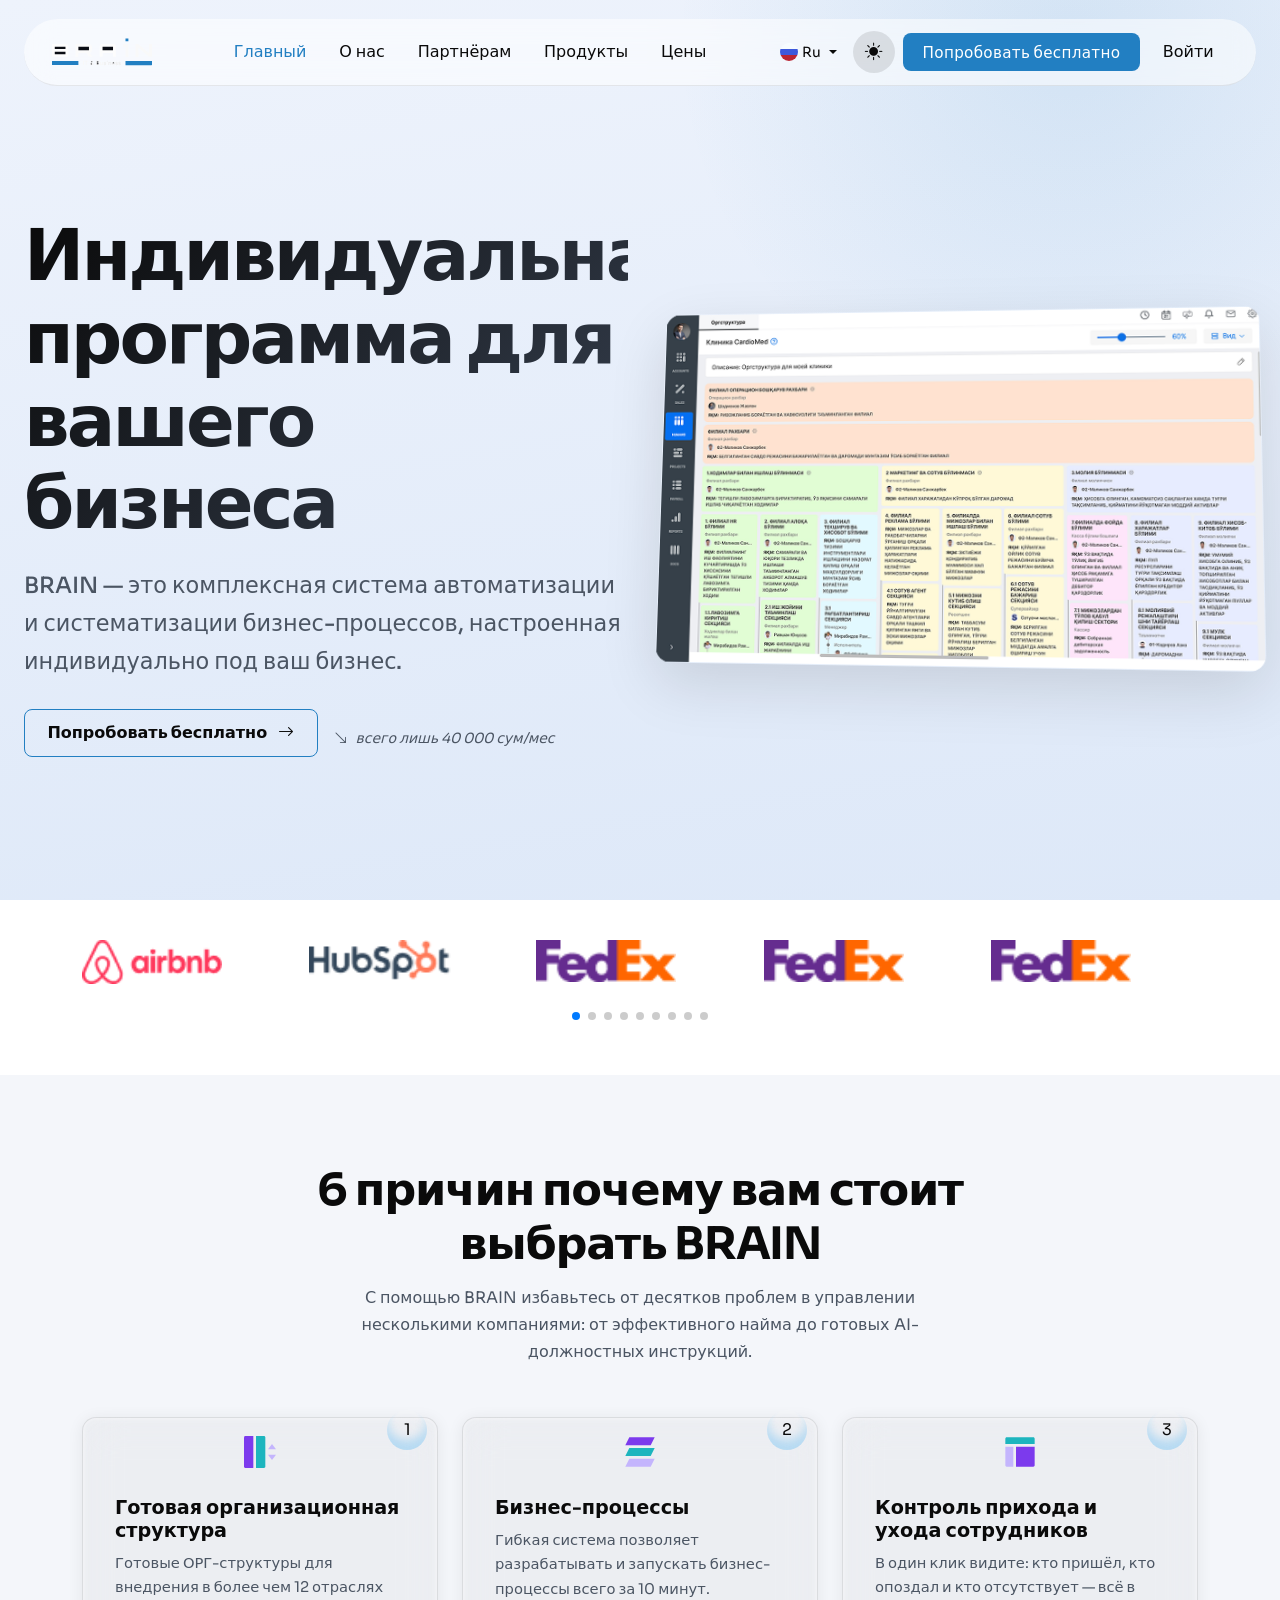
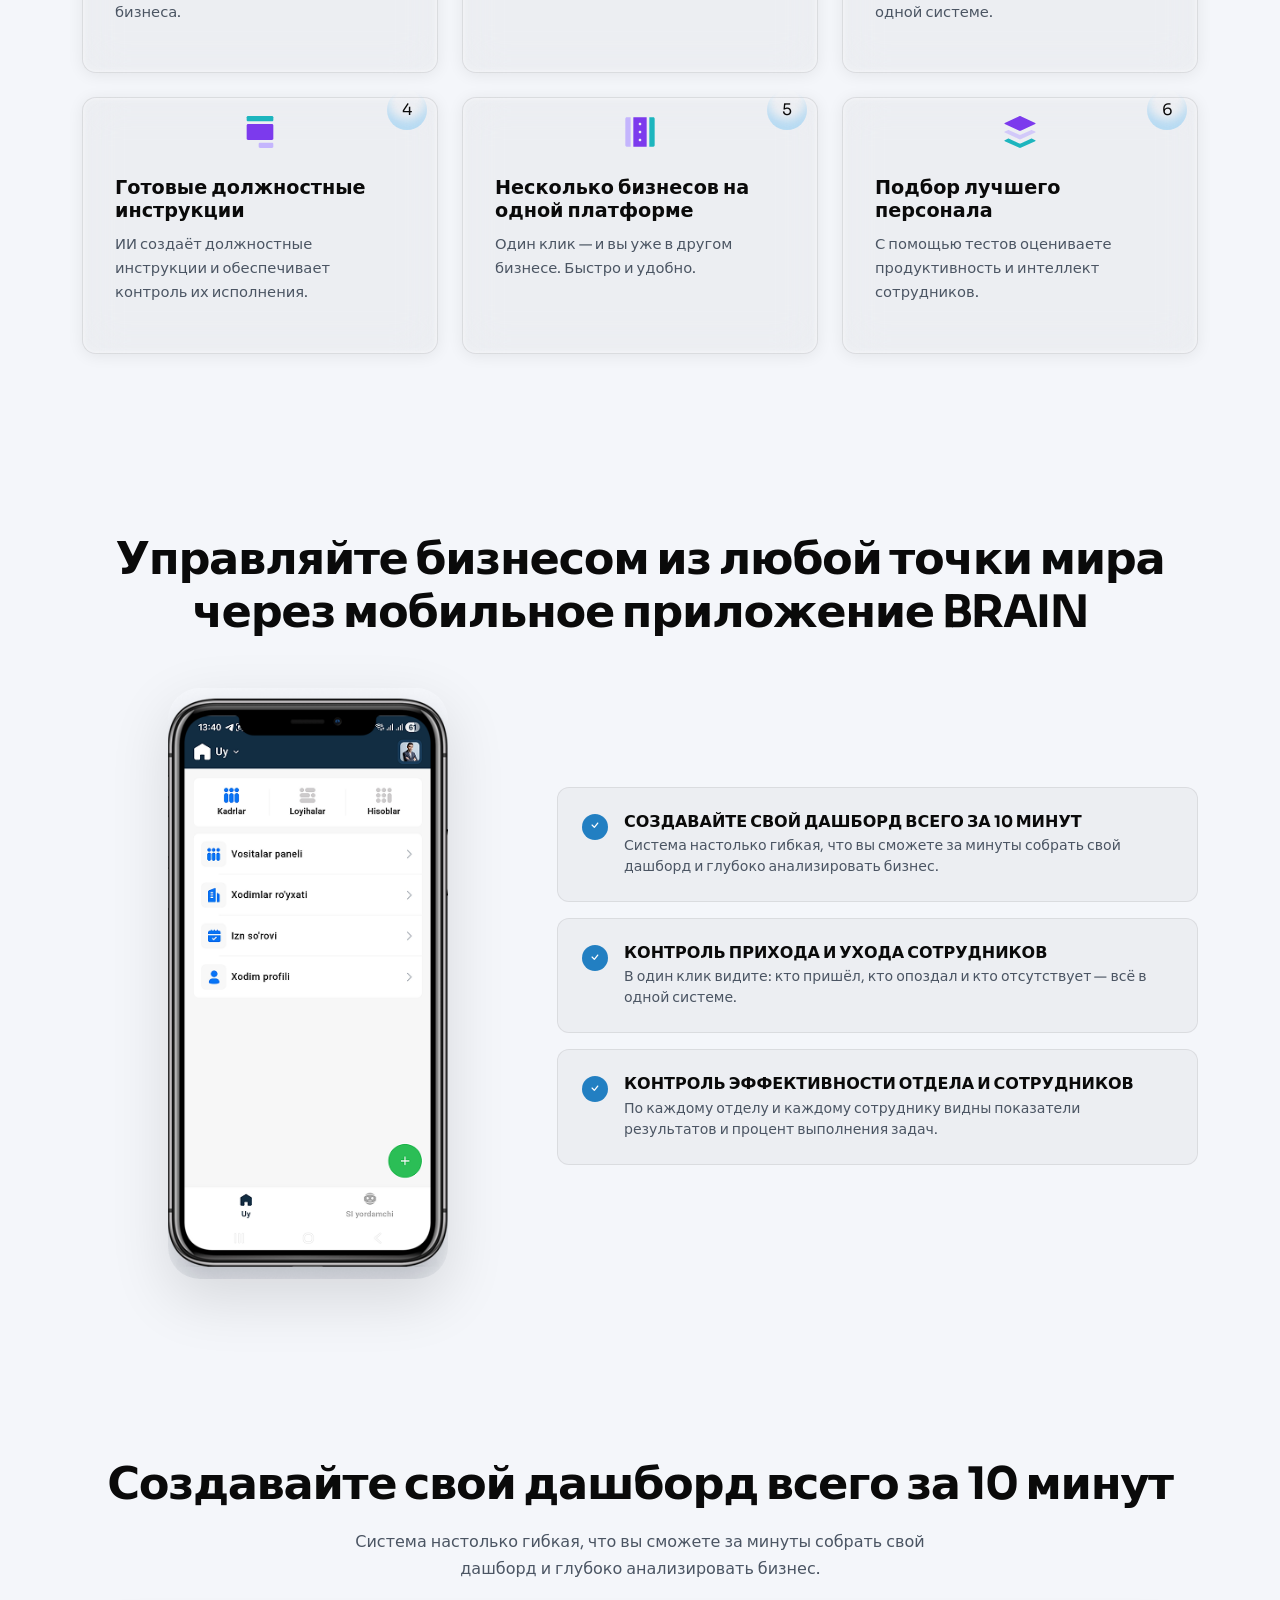
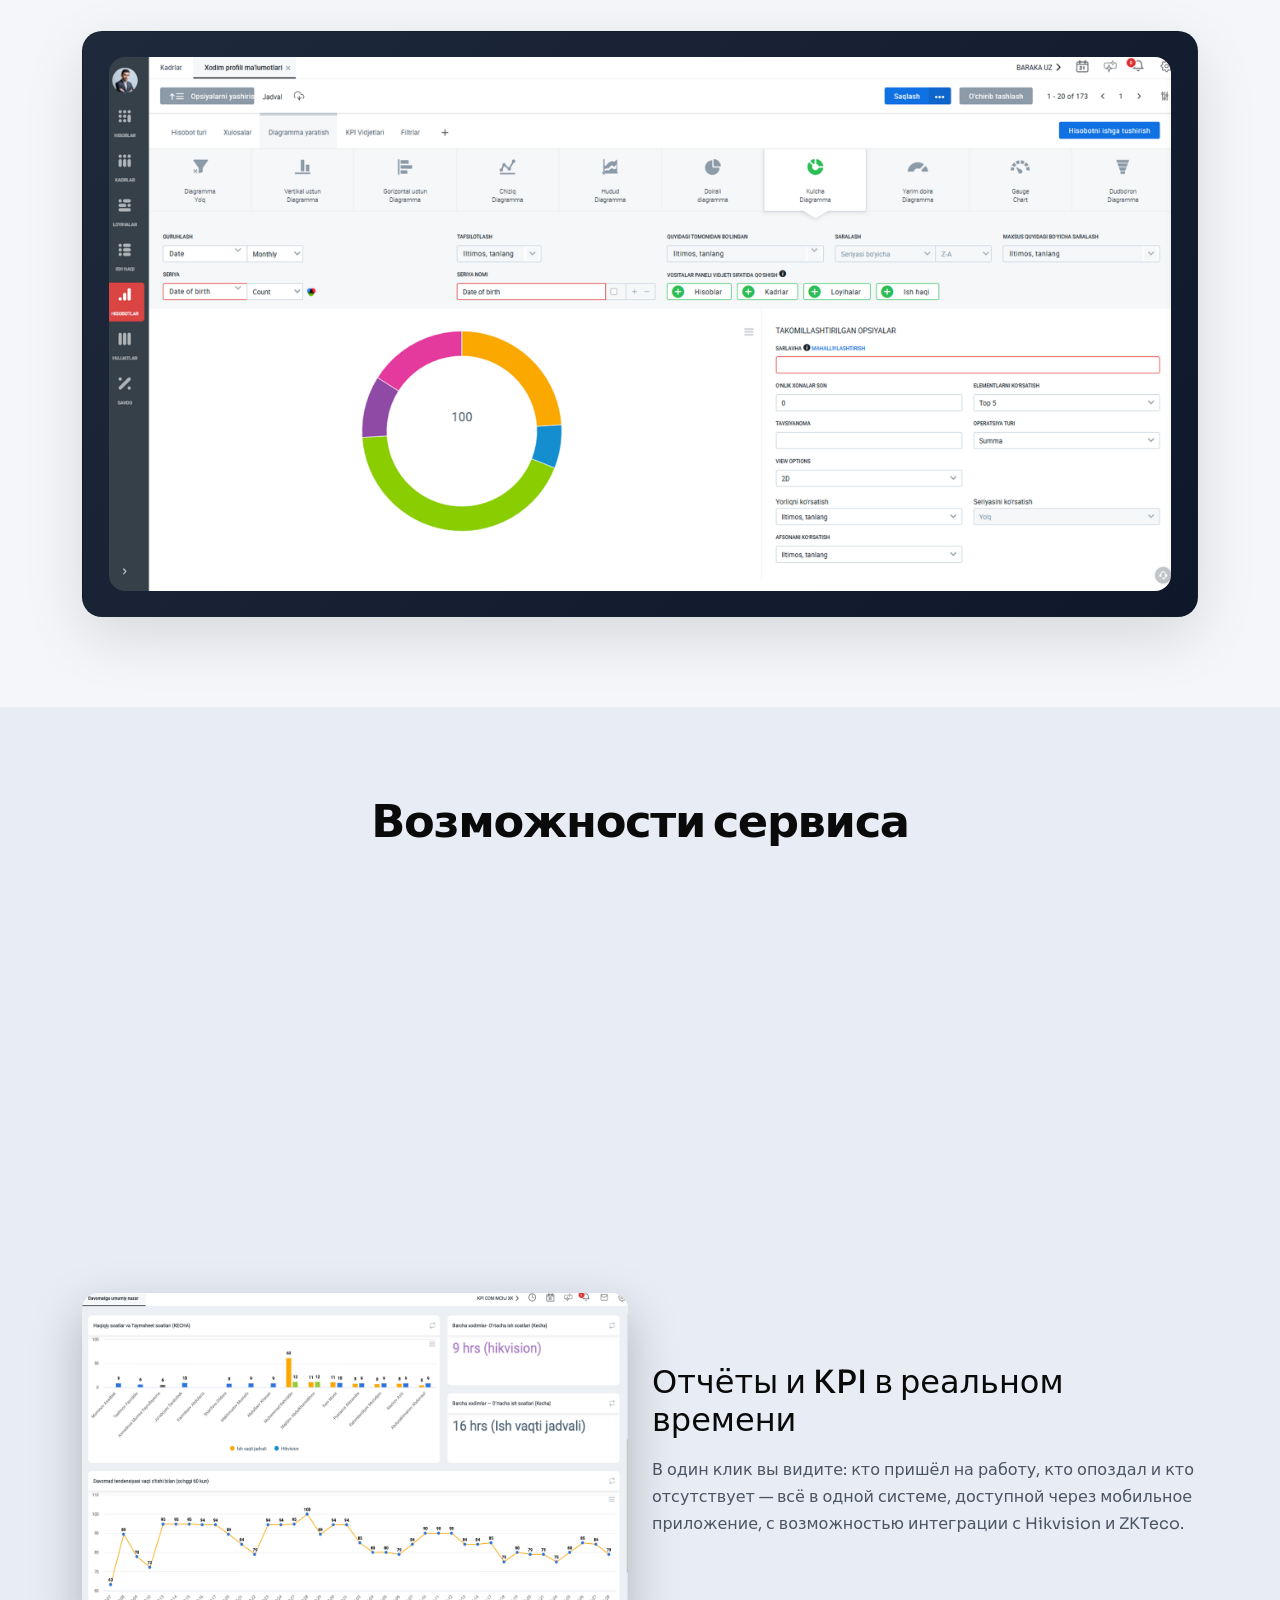
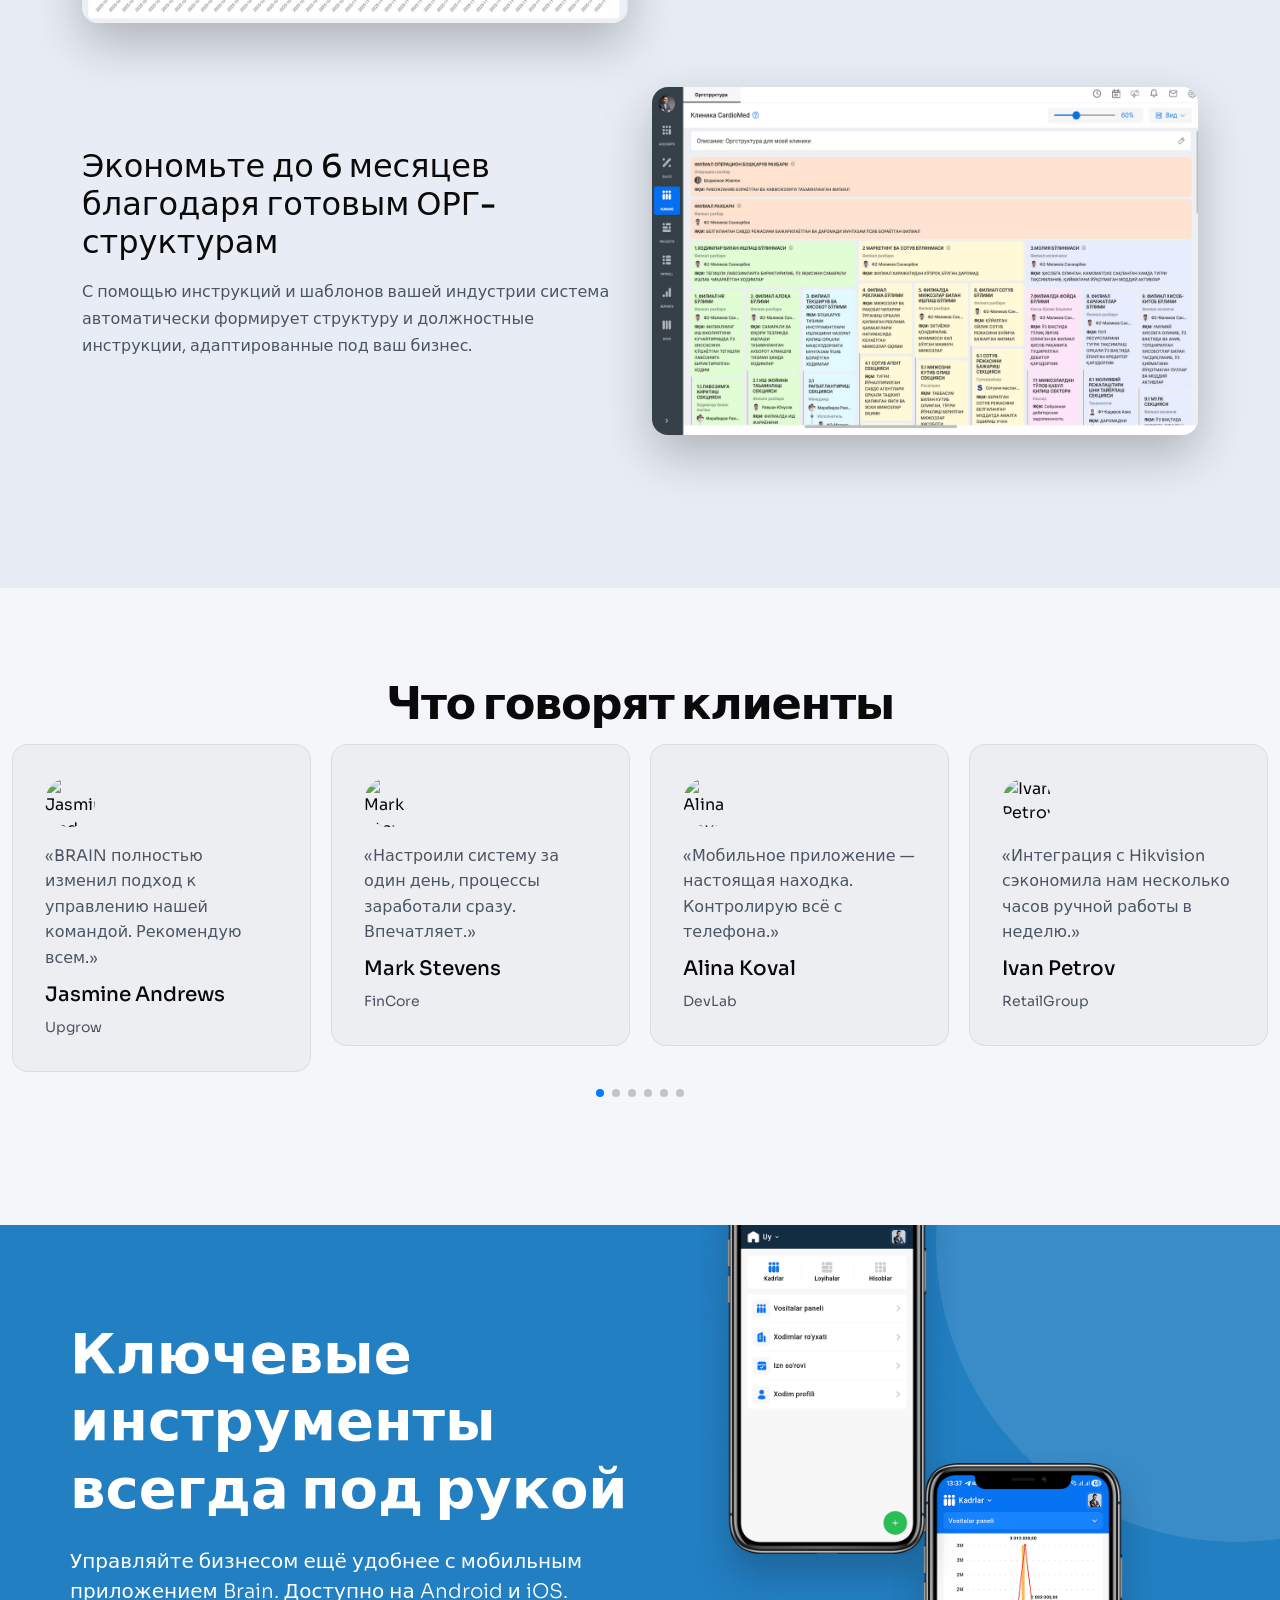
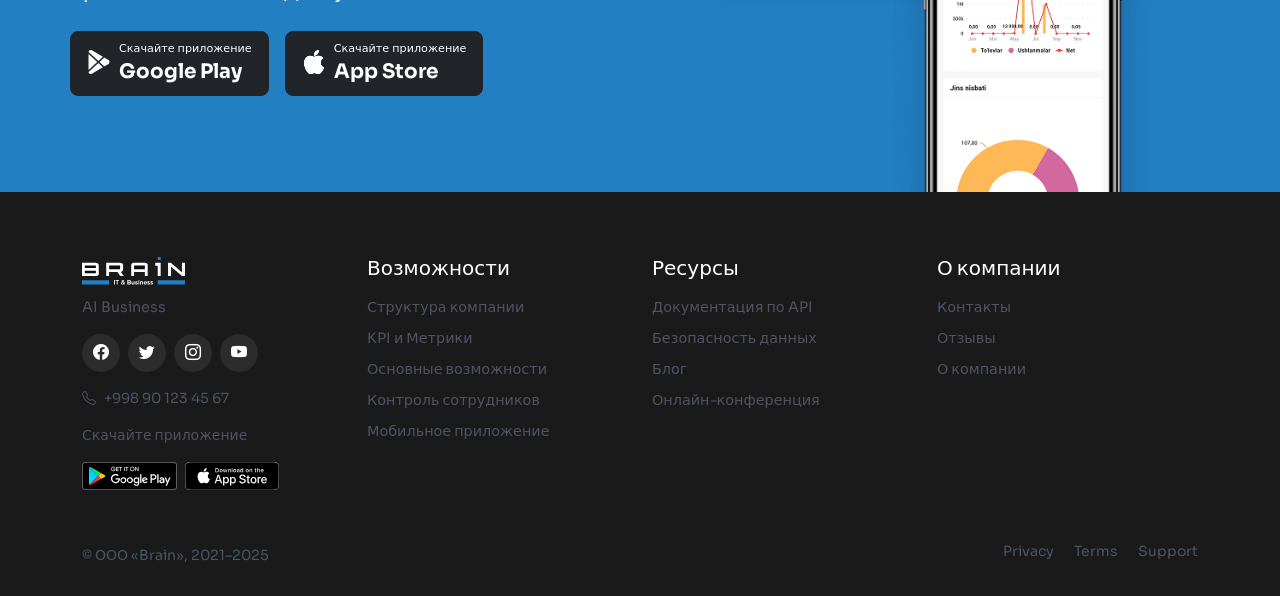
==== commit a2f0d9d7: "Добавил новую страницу" ====
--- a/index.html
+++ b/index.html
@@ -12,7 +12,7 @@
   <link href="https://fonts.googleapis.com/css2?family=Sora:wght@400;500;600;700;800&display=swap" rel="stylesheet">
 
   <!-- Bootstrap 5 + Bootstrap Icons -->
-  <link href="https://cdn.jsdelivr.net/npm/bootstrap@5.3.2/dist/css/bootstrap.min.css" rel="stylesheet">
+  <link href="/accets/css/bootstrap.css" rel="stylesheet">
   <link rel="stylesheet" href="https://cdn.jsdelivr.net/npm/bootstrap-icons@1.11.1/font/bootstrap-icons.css">
 
   <!-- Swiper -->
@@ -73,12 +73,12 @@
           </ul>
 
           <!-- Правая часть: язык, тема (десктоп), CTA, войти -->
-          <div class="d-flex align-items-center gap-2 mt-3 mt-lg-0 flex-wrap">
+          <div class="d-flex align-items-center gap-2 mt-3 mt-lg-0 flex-wrap flex-lg-nowrap">
 
             <!-- Выбор языка -->
             <div class="dropdown">
-              <button class="btn btn-outline-light btn-sm dropdown-toggle rounded-3 d-flex align-items-center gap-1"
-                type="button" data-bs-toggle="dropdown" aria-label="Выбрать язык">
+              <button class="btn  btn-sm dropdown-toggle rounded-3 d-flex align-items-center gap-1 btnBrain"
+                type="button" data-bs-toggle="dropdown" aria-label="Выбрать язык" style="border:none;">
                 <img src="/accets/img/ru-flag.svg" alt="" width="18" height="12"> Ru
               </button>
               <ul class="dropdown-menu dropdown-menu-dark dropdown-menu-end rounded-3 bg_lang">
@@ -146,37 +146,49 @@
   ══════════════════════════════════════════════ -->
   <section class="partners-section" aria-label="Клиенты и партнёры">
     <div class="container">
-
-      <div class="swiper partners-slider">
-        <div class="swiper-wrapper justify-content-around">
-
-          <div class="swiper-slide text-center">
-            <img src="/accets/img/client_logo/client_logo1.png" class="partner-logo">
-          </div>
-
-          <div class="swiper-slide text-center">
-            <img src="/accets/img/client_logo/client_logo2.png" class="partner-logo">
-          </div>
-
-          <div class="swiper-slide text-center">
-            <img src="/accets/img/client_logo/client_logo3.png" class="partner-logo">
-          </div>
-
-          <div class="swiper-slide text-center">
-            <img src="/accets/img/client_logo/client_logo4.png" class="partner-logo">
-          </div>
-
-          <div class="swiper-slide text-center">
-            <img src="/accets/img/client_logo/client_logo5.png" class="partner-logo">
-          </div>
-
-          <div class="swiper-slide text-center">
-            <img src="/accets/img/client_logo/client_logo6.png" class="partner-logo">
-          </div>
-
-        </div>
-      </div>
-
+      <div class="swiper part-slider">
+        <div class="swiper-wrapper mb-5">
+
+          <div class="swiper-slide">
+            <img src="/accets/img/client_logo/client_logo1.png" class="partner-logo" alt="">
+          </div>
+
+          <div class="swiper-slide">
+            <img src="/accets/img/client_logo/client_logo2.png" class="partner-logo" alt="">
+          </div>
+
+          <div class="swiper-slide">
+            <img src="/accets/img/client_logo/client_logo6.png" class="partner-logo" alt="">
+          </div>
+
+          <div class="swiper-slide">
+            <img src="/accets/img/client_logo/client_logo6.png" class="partner-logo" alt="">
+          </div>
+
+          <div class="swiper-slide">
+            <img src="/accets/img/client_logo/client_logo6.png" class="partner-logo" alt="">
+          </div>
+
+          <div class="swiper-slide">
+            <img src="/accets/img/client_logo/client_logo3.png" class="partner-logo" alt="">
+          </div>
+
+          <div class="swiper-slide">
+            <img src="/accets/img/client_logo/client_logo4.png" class="partner-logo" alt="">
+          </div>
+
+          <div class="swiper-slide">
+            <img src="/accets/img/client_logo/client_logo5.png" class="partner-logo" alt="">
+          </div>
+
+          <div class="swiper-slide">
+            <img src="/accets/img/client_logo/client_logo6.png" class="partner-logo" alt="">
+          </div>
+
+        </div>
+
+        <div class="swiper-pagination"></div>
+      </div>
     </div>
   </section>
 
@@ -194,45 +206,63 @@
 
       <div class="row g-4">
         <div class="col-sm-6 col-md-4 fade-in-up">
+          <div class="num">1</div>
           <div class="feature-card">
-            <div class="feature-icon"><i class="bi bi-diagram-3"></i></div>
+            <div class="feature-icon">
+              <img src="/accets/img/featureicon1.svg" alt="">
+            </div>
             <h3 class="feature-title">Готовая организационная структура</h3>
             <p class="feature-text">Готовые ОРГ-структуры для внедрения в более чем 12 отраслях бизнеса.</p>
           </div>
         </div>
         <div class="col-sm-6 col-md-4 fade-in-up">
+          <div class="num">2</div>
           <div class="feature-card">
-            <div class="feature-icon"><i class="bi bi-gear"></i></div>
+            <div class="feature-icon">
+              <img src="/accets/img/featureicon2.svg" alt="">
+            </div>
             <h3 class="feature-title">Бизнес-процессы</h3>
             <p class="feature-text">Гибкая система позволяет разрабатывать и запускать бизнес-процессы всего за 10
               минут.</p>
           </div>
         </div>
         <div class="col-sm-6 col-md-4 fade-in-up">
+          <div class="num">3</div>
           <div class="feature-card">
-            <div class="feature-icon"><i class="bi bi-clock-history"></i></div>
+            <div class="feature-icon">
+              <img src="/accets/img/featureicon3.svg" alt="">
+            </div>
             <h3 class="feature-title">Контроль прихода и ухода сотрудников</h3>
             <p class="feature-text">В один клик видите: кто пришёл, кто опоздал и кто отсутствует — всё в одной системе.
             </p>
           </div>
         </div>
         <div class="col-sm-6 col-md-4 fade-in-up">
+          <div class="num">4</div>
           <div class="feature-card">
-            <div class="feature-icon"><i class="bi bi-file-text"></i></div>
+            <div class="feature-icon">
+              <img src="/accets/img/featureicon4.svg" alt="">
+            </div>
             <h3 class="feature-title">Готовые должностные инструкции</h3>
             <p class="feature-text">ИИ создаёт должностные инструкции и обеспечивает контроль их исполнения.</p>
           </div>
         </div>
         <div class="col-sm-6 col-md-4 fade-in-up">
+          <div class="num">5</div>
           <div class="feature-card">
-            <div class="feature-icon"><i class="bi bi-layers"></i></div>
+            <div class="feature-icon">
+              <img src="/accets/img/featureicon5.svg" alt="">
+            </div>
             <h3 class="feature-title">Несколько бизнесов на одной платформе</h3>
             <p class="feature-text">Один клик — и вы уже в другом бизнесе. Быстро и удобно.</p>
           </div>
         </div>
         <div class="col-sm-6 col-md-4 fade-in-up">
+          <div class="num">6</div>
           <div class="feature-card">
-            <div class="feature-icon"><i class="bi bi-people"></i></div>
+            <div class="feature-icon">
+              <img src="/accets/img/featureicon6.svg" alt="">
+            </div>
             <h3 class="feature-title">Подбор лучшего персонала</h3>
             <p class="feature-text">С помощью тестов оцениваете продуктивность и интеллект сотрудников.</p>
           </div>
@@ -370,62 +400,62 @@
        TESTIMONIALS
   ══════════════════════════════════════════════ -->
   <section class="testimonials-section" aria-label="Отзывы клиентов">
-    <div class="container mb-4">
+    <div class="container-fluid mb-4">
       <h2 class="section-title">Что говорят клиенты</h2>
-    </div>
-    <div class="swiper testimonials-slider px-3 px-md-0">
-      <div class="swiper-wrapper">
-        <!-- Карточки отзывов -->
-        <div class="swiper-slide">
-          <div class="testimonial-card">
-            <img src="https://i.pravatar.cc/150?img=1" class="testimonial-avatar" alt="Jasmine Andrews">
-            <p class="mt-3">«BRAIN полностью изменил подход к управлению нашей командой. Рекомендую всем.»</p>
-            <h5>Jasmine Andrews</h5>
-            <small>Upgrow</small>
-          </div>
-        </div>
-        <div class="swiper-slide">
-          <div class="testimonial-card">
-            <img src="https://i.pravatar.cc/150?img=5" class="testimonial-avatar" alt="Mark Stevens">
-            <p class="mt-3">«Настроили систему за один день, процессы заработали сразу. Впечатляет.»</p>
-            <h5>Mark Stevens</h5>
-            <small>FinCore</small>
-          </div>
-        </div>
-        <div class="swiper-slide">
-          <div class="testimonial-card">
-            <img src="https://i.pravatar.cc/150?img=9" class="testimonial-avatar" alt="Alina Koval">
-            <p class="mt-3">«Мобильное приложение — настоящая находка. Контролирую всё с телефона.»</p>
-            <h5>Alina Koval</h5>
-            <small>DevLab</small>
-          </div>
-        </div>
-        <div class="swiper-slide">
-          <div class="testimonial-card">
-            <img src="https://i.pravatar.cc/150?img=12" class="testimonial-avatar" alt="Ivan Petrov">
-            <p class="mt-3">«Интеграция с Hikvision сэкономила нам несколько часов ручной работы в неделю.»</p>
-            <h5>Ivan Petrov</h5>
-            <small>RetailGroup</small>
-          </div>
-        </div>
-        <div class="swiper-slide">
-          <div class="testimonial-card">
-            <img src="https://i.pravatar.cc/150?img=15" class="testimonial-avatar" alt="Sara Lee">
-            <p class="mt-3">«AI-инструкции — мощная фича. Новые сотрудники адаптируются в два раза быстрее.»</p>
-            <h5>Sara Lee</h5>
-            <small>TechStart</small>
-          </div>
-        </div>
-        <div class="swiper-slide">
-          <div class="testimonial-card">
-            <img src="https://i.pravatar.cc/150?img=8" class="testimonial-avatar" alt="Omar Nazarov">
-            <p class="mt-3">«Управлять тремя компаниями из одного интерфейса — это именно то, что нужно.»</p>
-            <h5>Omar Nazarov</h5>
-            <small>HoldingPro</small>
-          </div>
-        </div>
-      </div>
-      <div class="swiper-pagination mt-4"></div>
+      <div class="swiper testimonials-slider px-3 px-md-0">
+        <div class="swiper-wrapper">
+          <!-- Карточки отзывов -->
+          <div class="swiper-slide">
+            <div class="testimonial-card">
+              <img src="https://i.pravatar.cc/150?img=1" class="testimonial-avatar" alt="Jasmine Andrews">
+              <p class="mt-3">«BRAIN полностью изменил подход к управлению нашей командой. Рекомендую всем.»</p>
+              <h5>Jasmine Andrews</h5>
+              <small>Upgrow</small>
+            </div>
+          </div>
+          <div class="swiper-slide">
+            <div class="testimonial-card">
+              <img src="https://i.pravatar.cc/150?img=5" class="testimonial-avatar" alt="Mark Stevens">
+              <p class="mt-3">«Настроили систему за один день, процессы заработали сразу. Впечатляет.»</p>
+              <h5>Mark Stevens</h5>
+              <small>FinCore</small>
+            </div>
+          </div>
+          <div class="swiper-slide">
+            <div class="testimonial-card">
+              <img src="https://i.pravatar.cc/150?img=9" class="testimonial-avatar" alt="Alina Koval">
+              <p class="mt-3">«Мобильное приложение — настоящая находка. Контролирую всё с телефона.»</p>
+              <h5>Alina Koval</h5>
+              <small>DevLab</small>
+            </div>
+          </div>
+          <div class="swiper-slide">
+            <div class="testimonial-card">
+              <img src="https://i.pravatar.cc/150?img=12" class="testimonial-avatar" alt="Ivan Petrov">
+              <p class="mt-3">«Интеграция с Hikvision сэкономила нам несколько часов ручной работы в неделю.»</p>
+              <h5>Ivan Petrov</h5>
+              <small>RetailGroup</small>
+            </div>
+          </div>
+          <div class="swiper-slide">
+            <div class="testimonial-card">
+              <img src="https://i.pravatar.cc/150?img=15" class="testimonial-avatar" alt="Sara Lee">
+              <p class="mt-3">«AI-инструкции — мощная фича. Новые сотрудники адаптируются в два раза быстрее.»</p>
+              <h5>Sara Lee</h5>
+              <small>TechStart</small>
+            </div>
+          </div>
+          <div class="swiper-slide">
+            <div class="testimonial-card">
+              <img src="https://i.pravatar.cc/150?img=8" class="testimonial-avatar" alt="Omar Nazarov">
+              <p class="mt-3">«Управлять тремя компаниями из одного интерфейса — это именно то, что нужно.»</p>
+              <h5>Omar Nazarov</h5>
+              <small>HoldingPro</small>
+            </div>
+          </div>
+        </div>
+        <div class="swiper-pagination mt-4"></div>
+      </div>
     </div>
   </section>
 
@@ -437,11 +467,11 @@
   <section class="cta-section">
     <div class="container">
       <div class="row">
-        <div class="col-lg-6 text-white fade-in-up cta_text_box">
+        <div class="col-12 col-md-12 col-lg-6 text-white fade-in-up cta_text_box">
           <h2 class="display-4 fw-bold mb-4">Ключевые инструменты всегда под рукой</h2>
           <p class="lead mb-4">Управляйте бизнесом ещё удобнее с мобильным приложением Brain. Доступно на Android и iOS.
           </p>
-          <div class="d-flex gap-3">
+          <div class="d-flex gap-3 flex-wrap ">
             <button class="btn btn-dark btn-lg d-flex align-items-center gap-2">
               <i class="bi bi-google-play fs-4"></i>
               <div class="text-start">
@@ -458,7 +488,7 @@
             </button>
           </div>
         </div>
-        <div class="col-lg-6 fade-in-up">
+        <div class="col-12 col-md-6 col-lg-6 fade-in-up">
           <div class="cta-phone">
             <img src="/accets/img/phone1.png" alt="" class="phone phone-top">
             <img src="/accets/img/phone2.png" alt="" class="phone phone-bottom">
@@ -492,18 +522,14 @@
             <i class="bi bi-telephone me-2"></i>+998 90 123 45 67
           </p>
           <p style="color:var(--text-secondary);font-size:.875rem;">Скачайте приложение</p>
-          <div class="d-flex gap-2 flex-wrap">
-            <img
-              src="https://upload.wikimedia.org/wikipedia/commons/thumb/7/78/Google_Play_Store_badge_EN.svg/2560px-Google_Play_Store_badge_EN.svg.png"
-              alt="Google Play" style="height:28px;">
-            <img
-              src="https://upload.wikimedia.org/wikipedia/commons/thumb/3/3c/Download_on_the_App_Store_Badge.svg/2560px-Download_on_the_App_Store_Badge.svg.png"
-              alt="App Store" style="height:28px;">
+          <div class="d-flex gap-2 flex-wrap storyIcon">
+            <img src="/accets/img/playmarketfoo.svg" alt="Google Play" style="height:28px;">
+            <img src="/accets/img/apstoryfoo.svg" alt="App Store" style="height:28px;">
           </div>
         </div>
 
         <!-- Возможности -->
-        <div class="col-6 col-sm-6 col-lg-3">
+        <div class="col-12 col-sm-6 col-lg-3">
           <h5 class="text-white mb-3">Возможности</h5>
           <a href="#" class="footer-link">Структура компании</a>
           <a href="#" class="footer-link">KPI и Метрики</a>
@@ -513,7 +539,7 @@
         </div>
 
         <!-- Ресурсы -->
-        <div class="col-6 col-sm-6 col-lg-3">
+        <div class="col-12 col-sm-6 col-lg-3">
           <h5 class="text-white mb-3">Ресурсы</h5>
           <a href="#" class="footer-link">Документация по API</a>
           <a href="#" class="footer-link">Безопасность данных</a>
@@ -522,7 +548,7 @@
         </div>
 
         <!-- О компании -->
-        <div class="col-6 col-sm-6 col-lg-3">
+        <div class="col-12 col-sm-6 col-lg-3">
           <h5 class="text-white mb-3">О компании</h5>
           <a href="#" class="footer-link">Контакты</a>
           <a href="#" class="footer-link">Отзывы</a>
@@ -636,6 +662,22 @@
       }, { passive: true });
     })();
 
+
+    // ── Swiper (логотипы) ───────────────────────────────────────────
+    document.addEventListener('DOMContentLoaded', () => {
+      new Swiper('.part-slider', {
+        slidesPerView: 2,
+        spaceBetween: 20,
+        loop: true,
+        autoplay: { delay: 3500, disableOnInteraction: false },
+        pagination: { el: '.swiper-pagination', clickable: true },
+        breakpoints: {
+          576: { slidesPerView: 2 },
+          992: { slidesPerView: 3 },
+          1200: { slidesPerView: 5 }
+        }
+      });
+    });
 
     // ── Swiper (отзывы) ───────────────────────────────────────────
     document.addEventListener('DOMContentLoaded', () => {
@@ -652,35 +694,13 @@
         }
       });
     });
+
+
+
+
   </script>
 
 
-  <script>
-    new Swiper('.partners-slider', {
-      loop: true,
-      spaceBetween: 20,
-
-      slidesPerView: 1, // 👈 мобилка
-
-      breakpoints: {
-        576: {
-          slidesPerView: 2
-        },
-        768: {
-          slidesPerView: 3
-        },
-        992: {
-          slidesPerView: 5
-        }
-      },
-
-      autoplay: {
-        delay: 2000,
-        disableOnInteraction: false,
-      }
-    });
-  </script>
-
 </body>
 
 </html>
--- a/accets/css/main.css
+++ b/accets/css/main.css
@@ -8,7 +8,7 @@
 /* Тёмная тема (по умолчанию) */
 :root {
   --bg-primary: #0a0a0a;
-  --bg-secondary: #1a1a1a;
+  --bg-secondary: #0C0C10;
   --bg-card: rgba(255, 255, 255, 0.03);
   --bg-card-hover: rgba(255, 255, 255, 0.06);
   --border-subtle: rgba(255, 255, 255, 0.07);
@@ -39,6 +39,8 @@
   --toggle-bg: rgba(255, 255, 255, 0.15);
   --toggle-icon-show: '☀️';
   /* значок при тёмной теме */
+
+  --bg-cart-part: #18181b;
 }
 
 /* Светлая тема */
@@ -69,6 +71,8 @@
   --navbar-scroll-bg: rgba(255, 255, 255, 0.90);
 
   --toggle-bg: rgba(0, 0, 0, 0.10);
+
+  --bg-cart-part: #e9e9ee;
 }
 
 /* ── 2. RESET & BASE ───────────────────────────────────────── */
@@ -326,6 +330,7 @@
   margin-top: 0.75rem;
 }
 
+
 /* ── 7. PARTNERS ───────────────────────────────────────────── */
 .partners-section {
   background: var(--partners-bg);
@@ -333,38 +338,34 @@
   overflow: hidden;
 }
 
-.partner-logo {
-  transition: 0.3s;
-}
-
-.partner-logo:hover {
-  transform: scale(1.05);
-}
-
-/* чтобы не было дёрганий */
-.swiper-wrapper {
+.partners-slider {
+  width: 100%;
+}
+
+.partners-slider .swiper-wrapper {
   transition-timing-function: linear !important;
 }
-
 
 .partners-slider .swiper-slide {
   display: flex;
   justify-content: center;
   align-items: center;
-  width: auto;
-}
-
-@media (max-width: 540px) {
-  .partners-slider .swiper-slide {
-    width: 100%;
-  }
-}
-
-@media (max-width: 768px) {
-  .partners-slider .swiper-slide {
-    width: 50%;
-  }
-}
+  height: auto;
+}
+
+.partner-logo {
+  max-width: 100%;
+  width: 140px;
+  /* можно менять */
+  height: auto;
+  object-fit: contain;
+  transition: 0.3s;
+}
+
+.partner-logo:hover {
+  transform: scale(1.05);
+}
+
 
 
 /* ── 8. FEATURES ───────────────────────────────────────────── */
@@ -389,11 +390,31 @@
   color: var(--text-primary);
 }
 
+.num {
+  position: absolute;
+  right: 6%;
+  bottom: 87%;
+  z-index: 9;
+  display: grid;
+  place-items: center;
+
+  width: 40px;
+  height: 40px;
+  border-radius: 100%;
+  fill: linear-gradient(180deg, #000 0%, rgba(51, 51, 51, 0) 100%);
+  box-shadow: inset 0 4px 5px 0 rgba(255, 255, 255, 0.12), inset 0 -10px 10px 0 rgba(29, 161, 242, 0.26);
+
+  font-weight: 400;
+  font-size: 16px;
+  line-height: 150%;
+}
+
 .feature-card {
   background: var(--bg-card);
   border: 1px solid var(--border-subtle);
   border-radius: 14px;
   padding: clamp(1.25rem, 3vw, 2rem);
+  padding-top: 10px;
   height: 100%;
   transition: transform 0.3s, background 0.3s, border-color 0.3s;
   position: relative;
@@ -428,8 +449,7 @@
 .feature-icon {
   width: 48px;
   height: 48px;
-  background: var(--accent-light);
-  border-radius: 12px;
+  margin: 0 auto;
   display: flex;
   align-items: center;
   justify-content: center;
@@ -702,6 +722,180 @@
   color: #fff;
 }
 
+
+
+
+/*____partners*/
+.line_bg_header {
+  background-image: url('/accets/img/lines.png');
+  background-repeat: no-repeat;
+  background-size: contain;
+  background-position: center;
+
+}
+
+.card_part {
+  border-radius: 16px;
+  padding: 25px;
+  display: flex;
+  gap: 1rem;
+  place-items: center;
+  box-shadow: 0 0 0 0 #fff, 0 0 0 1px rgba(244, 244, 245, 0.1), 0 0 0 0 rgba(0, 0, 0, 0);
+  background: var(--bg-cart-part);
+  height: 185px;
+  margin-bottom: 1.5rem;
+}
+
+.card_part>p {
+  margin-bottom: 0;
+}
+
+
+.banner {
+  background-color: var(--bg-primary);
+  background-image:
+    /* Слой свечения */
+    radial-gradient(ellipse at bottom, rgba(50, 100, 200, 0.3) 0%, transparent 70%),
+    /* Слой текстуры (точки) */
+    radial-gradient(circle, rgba(255, 255, 255, 0.05) 1px, transparent 1px);
+  background-size: 100% 100%, 20px 20px;
+  /* размер сетки 20px */
+}
+
+
+
+/*Integroo*/
+.integration-block {
+  padding: 60px 20px;
+}
+
+
+.badge {
+  display: inline-block;
+  padding: 6px 14px;
+  border: 1px solid #333;
+  border-radius: 8px;
+  font-size: 14px;
+  margin-bottom: 24px;
+}
+
+.title {
+  font-size: 38px;
+  font-weight: 700;
+  line-height: 1.2;
+  margin-bottom: 40px;
+  max-width: 400px;
+}
+
+.title span {
+  color: var(--accent-blue);
+}
+
+/* Темная карточка приложения */
+.app-card {
+  border: 1px solid #1e293b;
+  border-radius: 20px;
+  padding: 40px;
+  max-width: 380px;
+}
+
+.brand-logo {
+  height: 40px;
+  margin-bottom: 30px;
+}
+
+.app-text {
+  font-size: 24px;
+  font-weight: 600;
+  margin-bottom: 30px;
+}
+
+.store-buttons {
+  display: flex;
+  gap: 12px;
+}
+
+.store-buttons img {
+  height: 45px;
+}
+
+/* Правая часть (Сетка) */
+.grid-side {
+  flex: 1.5;
+}
+
+.logo-grid {
+  display: flex;
+  flex-wrap: wrap;
+  gap: 15px;
+}
+
+.logo-item {
+  background: var(--bs-white);
+  border-radius: .5rem;
+  height: 100px;
+  display: flex;
+  align-items: center;
+  justify-content: center;
+  padding: 15px;
+  flex: 1 0 30%;
+}
+
+.logo-item img {
+  max-width: 100%;
+  max-height: 45px;
+  object-fit: contain;
+}
+
+/* Широкие ячейки внизу */
+.logo-item.wide {
+  grid-column: span 1.5;
+  /* Для более точного соответствия можно использовать grid-template-columns: repeat(6, 1fr) */
+}
+
+/* Специальное правило для последней строки, чтобы было 2 больших блока */
+.logo-grid .wide:nth-last-child(2) {
+  grid-column: span 1.5;
+}
+
+
+
+/*Partner card*/
+.flex_part {
+  display: grid;
+  grid-template-columns: repeat(auto-fit, minmax(350px, 1fr));
+  grid-gap: 2rem;
+}
+
+.flex_part .card {
+  border-radius: 17px;
+  padding: 0px 0px 20px;
+  border: none;
+  background-color: #18181B;
+}
+
+.flex_part .card .card-body {
+  color: var(--partners-bg);
+}
+
+.flex_part .card .card-body .card-text {
+  font-weight: 100;
+  font-size: 20px;
+  line-height: 134%;
+  color: #e1e6ef;
+}
+
+/* Адаптивность */
+@media (max-width: 992px) {
+  .logo-grid {
+    grid-template-columns: repeat(2, 1fr);
+  }
+
+  .logo-item.wide {
+    grid-column: span 1;
+  }
+}
+
 /* ── 15. АНИМАЦИИ ──────────────────────────────────────────── */
 @keyframes float {
 
@@ -767,11 +961,7 @@
     /* отключаем 3d на телефоне */
   }
 
-  /* CTA: убираем абсолютные телефоны — они перекрывают кнопки */
-  .cta-phone {
-    display: none;
-    /* скрыть телефоны на xs, если они съедают место */
-  }
+
 
   /* Service: reverse-row работает через Bootstrap, но сбрасываем его на xs */
   .flex-row-reverse {
@@ -783,6 +973,30 @@
     width: 100%;
     justify-content: center;
   }
+
+  .cta-phone {
+    display: grid;
+    justify-content: center;
+  }
+
+  .cta-phone .phone {
+    position: relative;
+    max-width: 11rem;
+    height: 100%;
+  }
+
+
+  .phone-top {
+    left: 0;
+  }
+
+  .phone-bottom {
+    right: 0;
+  }
+
+  .cta_text_box {
+    padding: 1rem;
+  }
 }
 
 /* 577–768px — большие телефоны / маленькие планшеты */
@@ -791,13 +1005,30 @@
     margin-top: 2.5rem;
   }
 
+  .hero-title {
+    text-align: center;
+  }
+
   .cta-phone {
-    min-height: 220px;
-  }
-}
+    display: flex;
+    justify-content: center;
+  }
+
+}
+
+@media (min-width: 992px) and (max-width: 1189px) {
+
+  .cta-phone .phone {
+    position: absolute;
+    max-width: 220px;
+    height: auto;
+  }
+
+}
+
 
 /* ≥ 992px — десктоп: восстанавливаем перспективу у hero-image */
-@media (min-width: 992px) {
+@media (min-width: 1024px) {
   .hero-image {
     transform: perspective(1000px) rotateY(-5deg) rotateX(5deg);
   }
@@ -843,4 +1074,18 @@
   border-radius: 12px;
   max-width: 74px;
   background: rgba(255, 255, 255, 0.1);
+}
+
+
+.btnBrain {
+  color: var(--text-primary);
+}
+
+.storyIcon>img {
+  transition: background 0.3s, transform 0.3s;
+}
+
+.storyIcon>img:hover {
+  cursor: pointer;
+  transform: translateY(-3px);
 }
